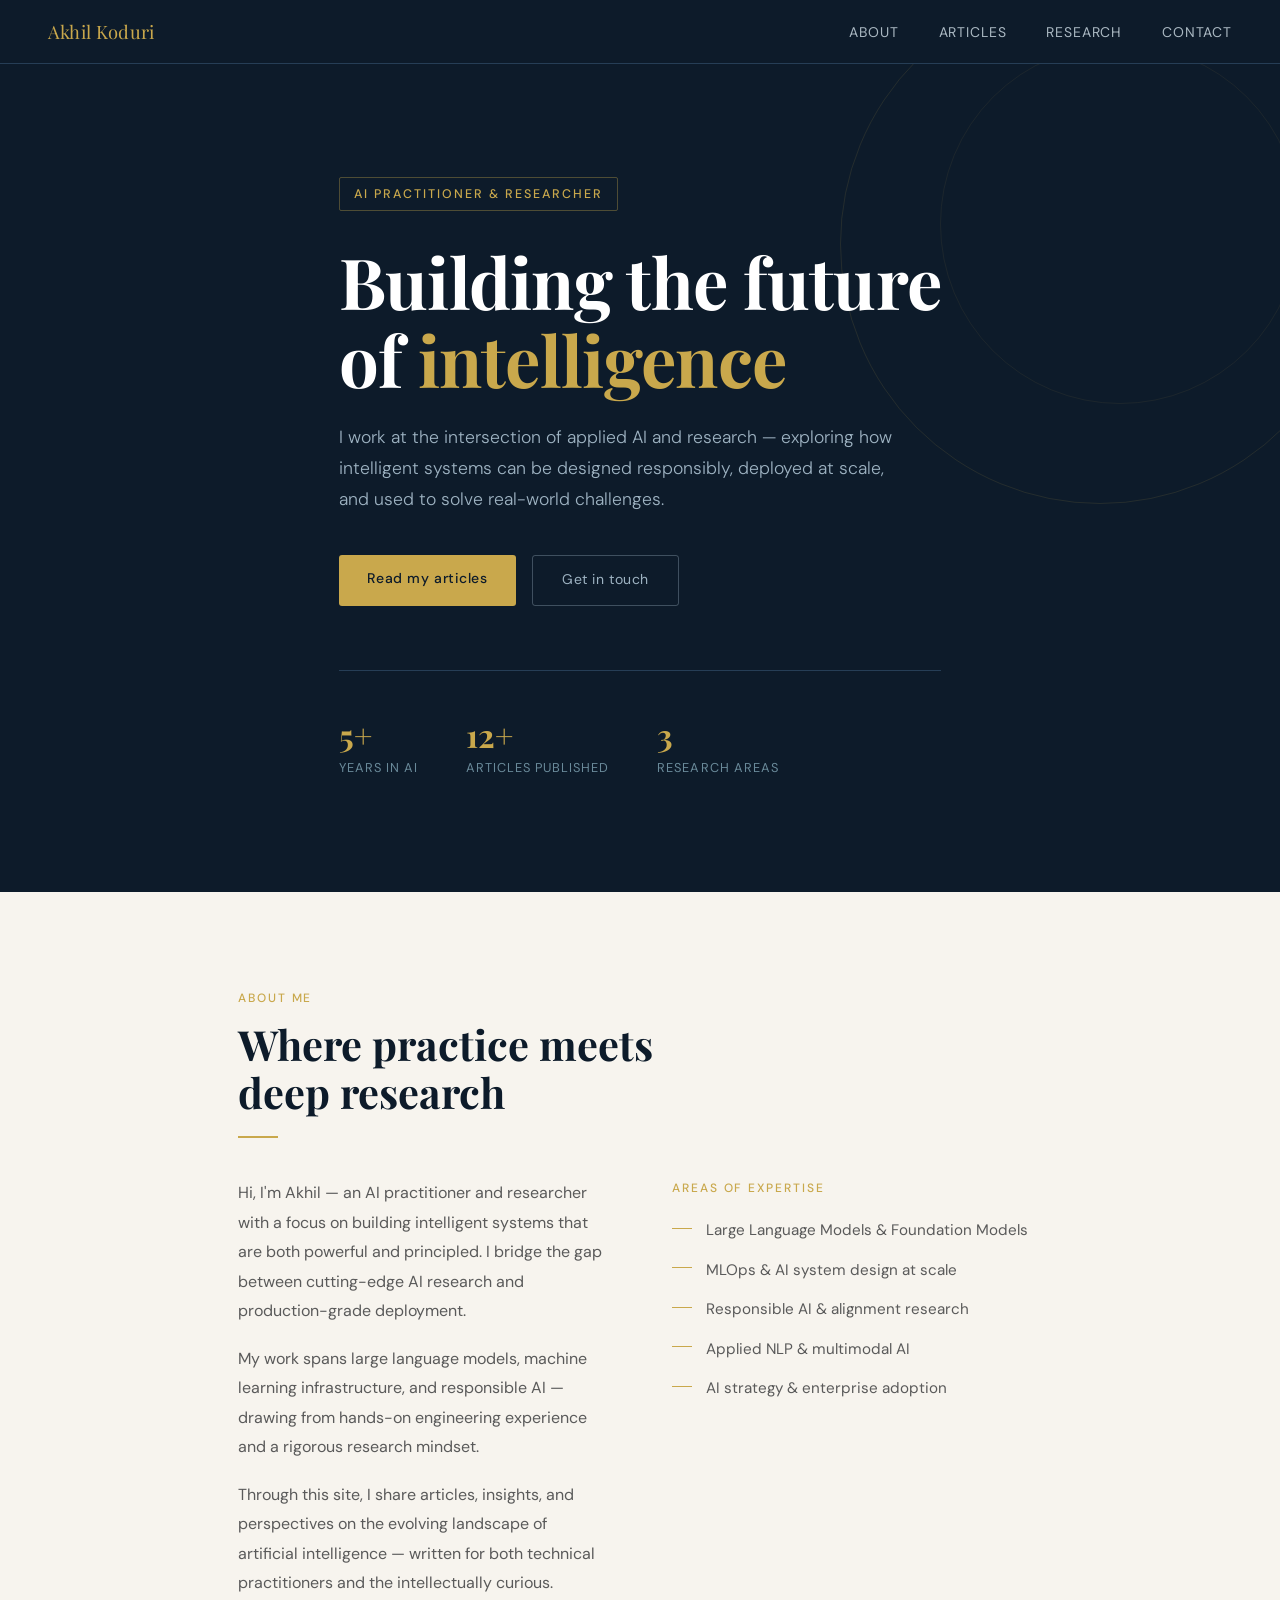
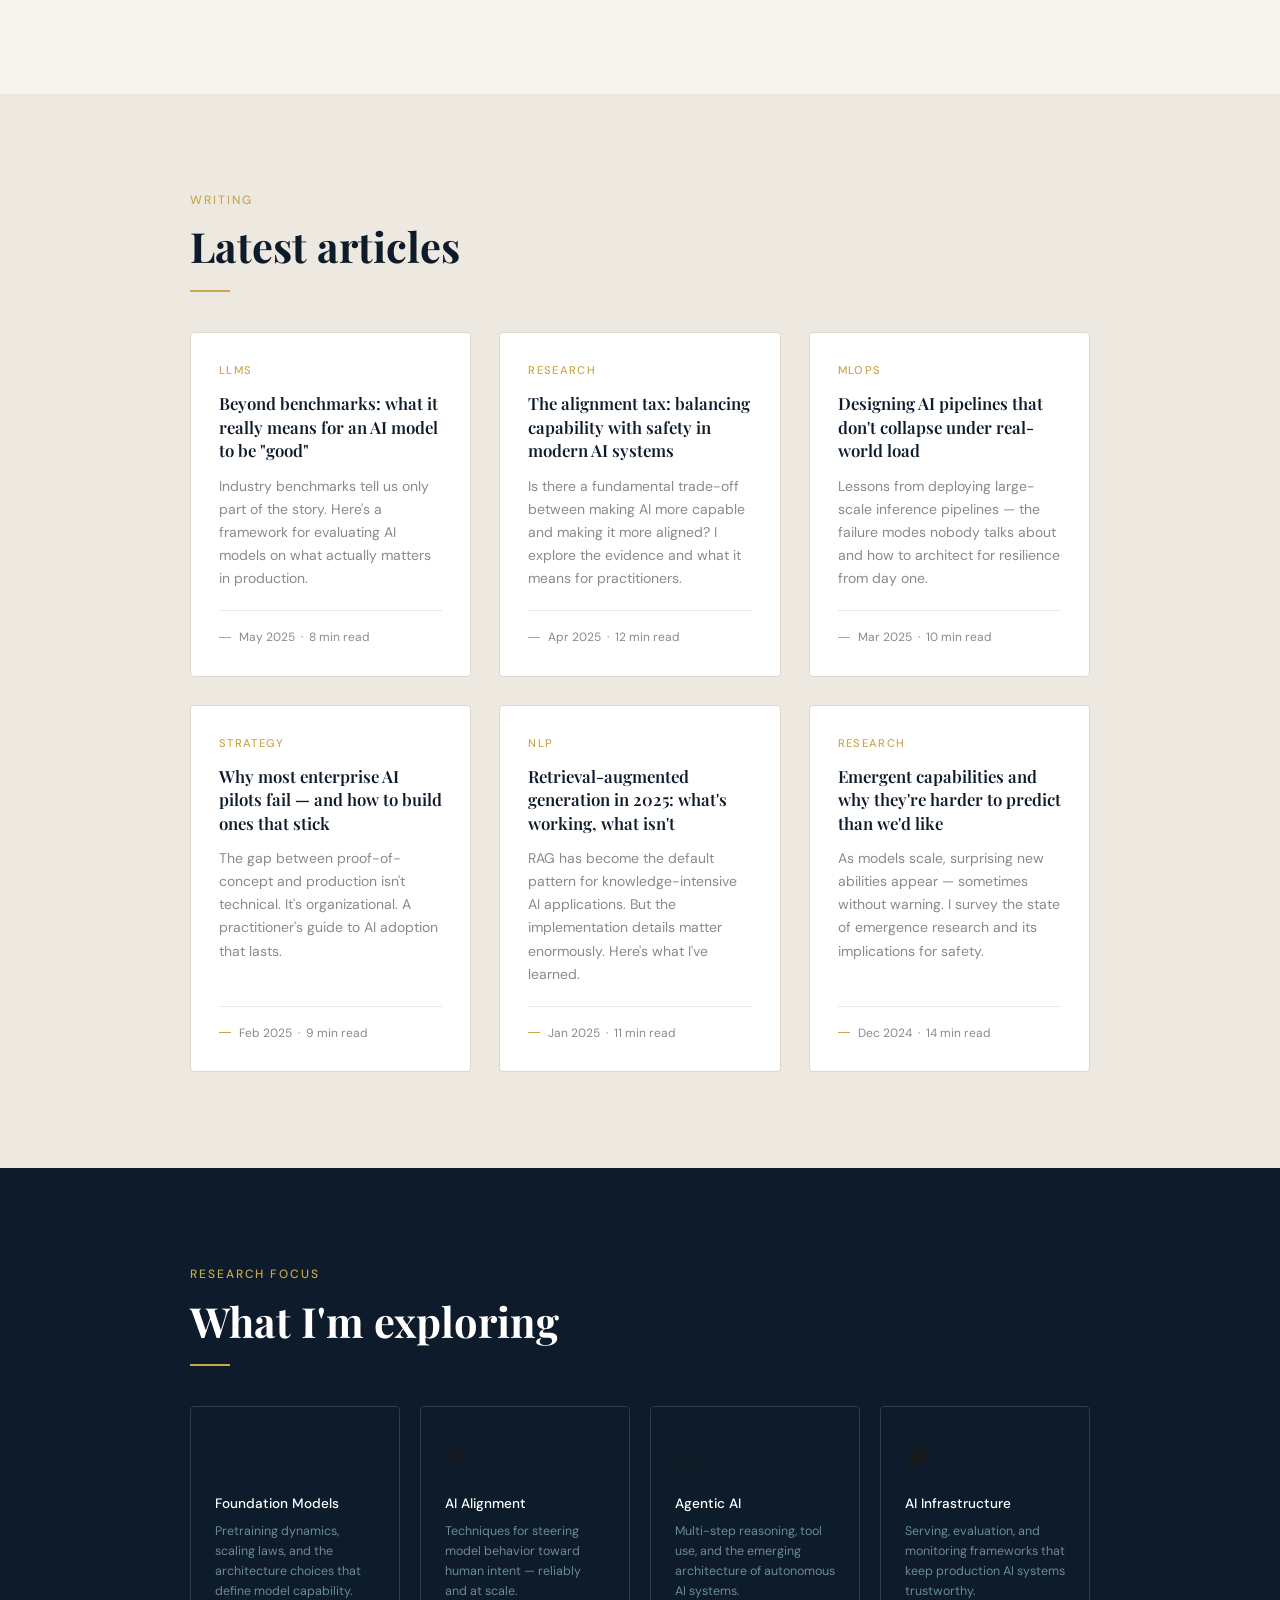
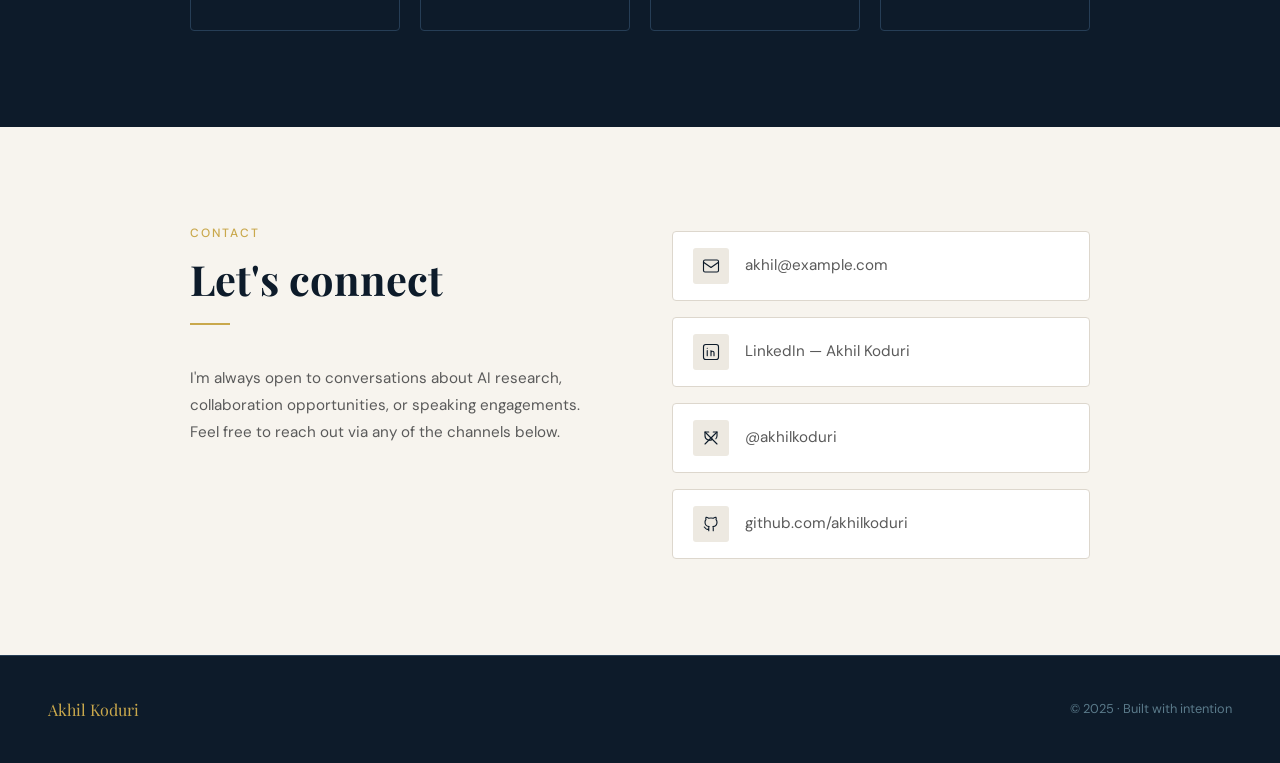
==== index.html @ e88d74cc "Add files via upload" ====
<!DOCTYPE html>
<html lang="en">
<head>
<meta charset="UTF-8" />
<meta name="viewport" content="width=device-width, initial-scale=1.0" />
<title>Akhil Koduri — AI Practitioner & Researcher</title>
<link rel="preconnect" href="https://fonts.googleapis.com" />
<link rel="preconnect" href="https://fonts.gstatic.com" crossorigin />
<link href="https://fonts.googleapis.com/css2?family=Playfair+Display:wght@400;600;700&family=DM+Sans:wght@300;400;500&display=swap" rel="stylesheet" />
<style>
  *, *::before, *::after { box-sizing: border-box; margin: 0; padding: 0; }

  :root {
    --navy: #0d1b2a;
    --navy-mid: #1a2e42;
    --navy-light: #263e56;
    --gold: #c9a84c;
    --gold-light: #e8c97a;
    --cream: #f7f4ee;
    --cream-dark: #ede9e1;
    --text-main: #1a1a1a;
    --text-muted: #5a5a5a;
    --text-light: #8a8a8a;
    --white: #ffffff;
  }

  html { scroll-behavior: smooth; }

  body {
    font-family: 'DM Sans', sans-serif;
    background: var(--cream);
    color: var(--text-main);
    line-height: 1.7;
    font-size: 16px;
  }

  /* NAV */
  nav {
    position: fixed;
    top: 0; left: 0; right: 0;
    z-index: 100;
    background: var(--navy);
    padding: 0 3rem;
    height: 64px;
    display: flex;
    align-items: center;
    justify-content: space-between;
    border-bottom: 1px solid var(--navy-light);
  }

  .nav-logo {
    font-family: 'Playfair Display', serif;
    font-size: 1.15rem;
    color: var(--gold);
    letter-spacing: 0.01em;
    text-decoration: none;
  }

  .nav-links {
    display: flex;
    gap: 2.5rem;
    list-style: none;
  }

  .nav-links a {
    color: #aab8c2;
    text-decoration: none;
    font-size: 0.875rem;
    font-weight: 400;
    letter-spacing: 0.06em;
    text-transform: uppercase;
    transition: color 0.2s;
  }

  .nav-links a:hover { color: var(--gold); }

  /* HERO */
  .hero {
    margin-top: 64px;
    background: var(--navy);
    min-height: 92vh;
    display: flex;
    align-items: center;
    position: relative;
    overflow: hidden;
  }

  .hero::before {
    content: '';
    position: absolute;
    top: -80px; right: -80px;
    width: 520px; height: 520px;
    border-radius: 50%;
    border: 1px solid rgba(201, 168, 76, 0.12);
  }

  .hero::after {
    content: '';
    position: absolute;
    top: -20px; right: -20px;
    width: 360px; height: 360px;
    border-radius: 50%;
    border: 1px solid rgba(201, 168, 76, 0.08);
  }

  .hero-inner {
    max-width: 900px;
    margin: 0 auto;
    padding: 6rem 3rem;
    position: relative;
    z-index: 1;
  }

  .hero-eyebrow {
    display: inline-block;
    font-size: 0.78rem;
    font-weight: 500;
    letter-spacing: 0.16em;
    text-transform: uppercase;
    color: var(--gold);
    border: 1px solid rgba(201, 168, 76, 0.35);
    padding: 0.35rem 0.9rem;
    border-radius: 2px;
    margin-bottom: 2rem;
  }

  .hero h1 {
    font-family: 'Playfair Display', serif;
    font-size: clamp(2.8rem, 6vw, 4.4rem);
    font-weight: 700;
    color: var(--white);
    line-height: 1.1;
    margin-bottom: 1.5rem;
    letter-spacing: -0.01em;
  }

  .hero h1 span { color: var(--gold); }

  .hero-desc {
    font-size: 1.1rem;
    color: #9eb3c2;
    max-width: 560px;
    line-height: 1.75;
    margin-bottom: 2.5rem;
    font-weight: 300;
  }

  .hero-cta {
    display: flex;
    gap: 1rem;
    flex-wrap: wrap;
  }

  .btn-primary {
    display: inline-block;
    background: var(--gold);
    color: var(--navy);
    font-size: 0.875rem;
    font-weight: 500;
    letter-spacing: 0.04em;
    padding: 0.8rem 1.8rem;
    border-radius: 3px;
    text-decoration: none;
    transition: background 0.2s, transform 0.15s;
  }

  .btn-primary:hover { background: var(--gold-light); transform: translateY(-1px); }

  .btn-outline {
    display: inline-block;
    color: #9eb3c2;
    border: 1px solid rgba(158, 179, 194, 0.35);
    font-size: 0.875rem;
    font-weight: 400;
    letter-spacing: 0.04em;
    padding: 0.8rem 1.8rem;
    border-radius: 3px;
    text-decoration: none;
    transition: color 0.2s, border-color 0.2s;
  }

  .btn-outline:hover { color: var(--gold); border-color: rgba(201, 168, 76, 0.5); }

  .hero-stats {
    display: flex;
    gap: 3rem;
    margin-top: 4rem;
    padding-top: 3rem;
    border-top: 1px solid var(--navy-light);
  }

  .stat-num {
    font-family: 'Playfair Display', serif;
    font-size: 2rem;
    font-weight: 700;
    color: var(--gold);
    display: block;
    line-height: 1;
  }

  .stat-label {
    font-size: 0.8rem;
    letter-spacing: 0.08em;
    text-transform: uppercase;
    color: #6a8a9a;
    margin-top: 0.4rem;
    display: block;
  }

  /* SECTION SHARED */
  .section {
    padding: 6rem 3rem;
    max-width: 900px;
    margin: 0 auto;
  }

  .section-tag {
    font-size: 0.75rem;
    font-weight: 500;
    letter-spacing: 0.16em;
    text-transform: uppercase;
    color: var(--gold);
    margin-bottom: 0.75rem;
  }

  .section-title {
    font-family: 'Playfair Display', serif;
    font-size: clamp(1.9rem, 4vw, 2.6rem);
    font-weight: 700;
    color: var(--navy);
    line-height: 1.15;
    margin-bottom: 1.25rem;
  }

  .section-rule {
    width: 40px;
    height: 2px;
    background: var(--gold);
    margin-bottom: 2.5rem;
  }

  /* ABOUT */
  #about {
    background: var(--cream);
  }

  .about-grid {
    display: grid;
    grid-template-columns: 1fr 1fr;
    gap: 4rem;
    align-items: start;
  }

  .about-body {
    font-size: 1rem;
    color: var(--text-muted);
    line-height: 1.85;
  }

  .about-body p + p { margin-top: 1.1rem; }

  .expertise-list {
    list-style: none;
    display: flex;
    flex-direction: column;
    gap: 0.85rem;
  }

  .expertise-list li {
    display: flex;
    align-items: flex-start;
    gap: 0.9rem;
    font-size: 0.95rem;
    color: var(--text-muted);
  }

  .expertise-list li::before {
    content: '';
    display: inline-block;
    width: 20px;
    height: 1px;
    background: var(--gold);
    margin-top: 0.6rem;
    flex-shrink: 0;
  }

  /* ARTICLES */
  #articles {
    background: var(--cream-dark);
  }

  .articles-section {
    background: var(--cream-dark);
    padding: 6rem 3rem;
  }

  .articles-inner {
    max-width: 900px;
    margin: 0 auto;
  }

  .article-grid {
    display: grid;
    grid-template-columns: repeat(3, 1fr);
    gap: 1.75rem;
    margin-top: 0;
  }

  .article-card {
    background: var(--white);
    border: 1px solid #ddd7cd;
    border-radius: 4px;
    padding: 1.75rem;
    display: flex;
    flex-direction: column;
    transition: transform 0.2s, box-shadow 0.2s;
    text-decoration: none;
    color: inherit;
  }

  .article-card:hover {
    transform: translateY(-3px);
    box-shadow: 0 8px 24px rgba(13, 27, 42, 0.08);
  }

  .article-tag {
    font-size: 0.7rem;
    font-weight: 500;
    letter-spacing: 0.12em;
    text-transform: uppercase;
    color: var(--gold);
    margin-bottom: 0.75rem;
  }

  .article-title {
    font-family: 'Playfair Display', serif;
    font-size: 1.05rem;
    font-weight: 600;
    color: var(--navy);
    line-height: 1.4;
    margin-bottom: 0.75rem;
  }

  .article-excerpt {
    font-size: 0.875rem;
    color: var(--text-light);
    line-height: 1.65;
    flex: 1;
    margin-bottom: 1.25rem;
  }

  .article-meta {
    font-size: 0.75rem;
    color: var(--text-light);
    display: flex;
    align-items: center;
    gap: 0.5rem;
    border-top: 1px solid #ede9e1;
    padding-top: 1rem;
  }

  .article-meta::before {
    content: '';
    width: 12px;
    height: 1px;
    background: var(--gold);
    display: inline-block;
  }

  /* RESEARCH INTERESTS */
  .interests-section {
    background: var(--navy);
    padding: 6rem 3rem;
  }

  .interests-inner {
    max-width: 900px;
    margin: 0 auto;
  }

  .interests-inner .section-title { color: var(--white); }
  .interests-inner .section-tag { color: var(--gold); }

  .interest-tiles {
    display: grid;
    grid-template-columns: repeat(4, 1fr);
    gap: 1.25rem;
    margin-top: 0;
  }

  .interest-tile {
    border: 1px solid var(--navy-light);
    border-radius: 4px;
    padding: 1.75rem 1.5rem;
    transition: border-color 0.2s, background 0.2s;
  }

  .interest-tile:hover {
    border-color: rgba(201, 168, 76, 0.4);
    background: var(--navy-mid);
  }

  .tile-icon {
    font-size: 1.5rem;
    margin-bottom: 1rem;
    display: block;
  }

  .tile-title {
    font-size: 0.85rem;
    font-weight: 500;
    color: var(--white);
    margin-bottom: 0.4rem;
  }

  .tile-desc {
    font-size: 0.78rem;
    color: #6a8a9a;
    line-height: 1.6;
  }

  /* CONTACT */
  .contact-section {
    background: var(--cream);
    padding: 6rem 3rem;
  }

  .contact-inner {
    max-width: 900px;
    margin: 0 auto;
    display: grid;
    grid-template-columns: 1fr 1fr;
    gap: 4rem;
    align-items: start;
  }

  .contact-links {
    display: flex;
    flex-direction: column;
    gap: 1rem;
    margin-top: 0.5rem;
  }

  .contact-link {
    display: flex;
    align-items: center;
    gap: 1rem;
    text-decoration: none;
    color: var(--text-muted);
    font-size: 0.95rem;
    transition: color 0.2s;
    padding: 1rem 1.25rem;
    border: 1px solid #ddd7cd;
    border-radius: 4px;
    background: var(--white);
  }

  .contact-link:hover { color: var(--navy); border-color: var(--gold); }

  .contact-link-icon {
    width: 36px;
    height: 36px;
    background: var(--cream-dark);
    border-radius: 3px;
    display: flex;
    align-items: center;
    justify-content: center;
    flex-shrink: 0;
  }

  .contact-link-icon svg {
    width: 18px; height: 18px;
    stroke: var(--navy);
    fill: none;
    stroke-width: 1.5;
    stroke-linecap: round;
    stroke-linejoin: round;
  }

  .contact-note {
    font-size: 0.95rem;
    color: var(--text-muted);
    line-height: 1.8;
  }

  /* FOOTER */
  footer {
    background: var(--navy);
    padding: 2.5rem 3rem;
    display: flex;
    align-items: center;
    justify-content: space-between;
    border-top: 1px solid var(--navy-light);
  }

  .footer-logo {
    font-family: 'Playfair Display', serif;
    font-size: 1rem;
    color: var(--gold);
  }

  .footer-copy {
    font-size: 0.8rem;
    color: #5a7a8a;
  }

  @media (max-width: 768px) {
    nav { padding: 0 1.5rem; }
    .nav-links { gap: 1.5rem; }
    .hero-inner { padding: 4rem 1.5rem; }
    .hero-stats { flex-wrap: wrap; gap: 2rem; }
    .section { padding: 4rem 1.5rem; }
    .about-grid { grid-template-columns: 1fr; gap: 2.5rem; }
    .article-grid { grid-template-columns: 1fr; }
    .interest-tiles { grid-template-columns: repeat(2, 1fr); }
    .articles-section, .interests-section, .contact-section { padding: 4rem 1.5rem; }
    .contact-inner { grid-template-columns: 1fr; gap: 2.5rem; }
    footer { flex-direction: column; gap: 0.75rem; text-align: center; }
  }
</style>
</head>
<body>

<!-- NAV -->
<nav>
  <a href="#" class="nav-logo">Akhil Koduri</a>
  <ul class="nav-links">
    <li><a href="#about">About</a></li>
    <li><a href="#articles">Articles</a></li>
    <li><a href="#research">Research</a></li>
    <li><a href="#contact">Contact</a></li>
  </ul>
</nav>

<!-- HERO -->
<section class="hero">
  <div class="hero-inner">
    <span class="hero-eyebrow">AI Practitioner &amp; Researcher</span>
    <h1>Building the future<br/>of <span>intelligence</span></h1>
    <p class="hero-desc">
      I work at the intersection of applied AI and research — exploring how intelligent systems can be designed responsibly, deployed at scale, and used to solve real-world challenges.
    </p>
    <div class="hero-cta">
      <a href="#articles" class="btn-primary">Read my articles</a>
      <a href="#contact" class="btn-outline">Get in touch</a>
    </div>
    <div class="hero-stats">
      <div>
        <span class="stat-num">5+</span>
        <span class="stat-label">Years in AI</span>
      </div>
      <div>
        <span class="stat-num">12+</span>
        <span class="stat-label">Articles published</span>
      </div>
      <div>
        <span class="stat-num">3</span>
        <span class="stat-label">Research areas</span>
      </div>
    </div>
  </div>
</section>

<!-- ABOUT -->
<section id="about">
  <div class="section">
    <p class="section-tag">About me</p>
    <h2 class="section-title">Where practice meets<br/>deep research</h2>
    <div class="section-rule"></div>
    <div class="about-grid">
      <div class="about-body">
        <p>
          Hi, I'm Akhil — an AI practitioner and researcher with a focus on building intelligent systems that are both powerful and principled. I bridge the gap between cutting-edge AI research and production-grade deployment.
        </p>
        <p>
          My work spans large language models, machine learning infrastructure, and responsible AI — drawing from hands-on engineering experience and a rigorous research mindset.
        </p>
        <p>
          Through this site, I share articles, insights, and perspectives on the evolving landscape of artificial intelligence — written for both technical practitioners and the intellectually curious.
        </p>
      </div>
      <div>
        <p class="section-tag" style="margin-bottom: 1.25rem;">Areas of expertise</p>
        <ul class="expertise-list">
          <li>Large Language Models &amp; Foundation Models</li>
          <li>MLOps &amp; AI system design at scale</li>
          <li>Responsible AI &amp; alignment research</li>
          <li>Applied NLP &amp; multimodal AI</li>
          <li>AI strategy &amp; enterprise adoption</li>
        </ul>
      </div>
    </div>
  </div>
</section>

<!-- ARTICLES -->
<section id="articles" class="articles-section">
  <div class="articles-inner">
    <p class="section-tag">Writing</p>
    <h2 class="section-title">Latest articles</h2>
    <div class="section-rule"></div>
    <div class="article-grid">

      <a href="#" class="article-card">
        <span class="article-tag">LLMs</span>
        <h3 class="article-title">Beyond benchmarks: what it really means for an AI model to be "good"</h3>
        <p class="article-excerpt">Industry benchmarks tell us only part of the story. Here's a framework for evaluating AI models on what actually matters in production.</p>
        <div class="article-meta">May 2025 &nbsp;·&nbsp; 8 min read</div>
      </a>

      <a href="#" class="article-card">
        <span class="article-tag">Research</span>
        <h3 class="article-title">The alignment tax: balancing capability with safety in modern AI systems</h3>
        <p class="article-excerpt">Is there a fundamental trade-off between making AI more capable and making it more aligned? I explore the evidence and what it means for practitioners.</p>
        <div class="article-meta">Apr 2025 &nbsp;·&nbsp; 12 min read</div>
      </a>

      <a href="#" class="article-card">
        <span class="article-tag">MLOps</span>
        <h3 class="article-title">Designing AI pipelines that don't collapse under real-world load</h3>
        <p class="article-excerpt">Lessons from deploying large-scale inference pipelines — the failure modes nobody talks about and how to architect for resilience from day one.</p>
        <div class="article-meta">Mar 2025 &nbsp;·&nbsp; 10 min read</div>
      </a>

      <a href="#" class="article-card">
        <span class="article-tag">Strategy</span>
        <h3 class="article-title">Why most enterprise AI pilots fail — and how to build ones that stick</h3>
        <p class="article-excerpt">The gap between proof-of-concept and production isn't technical. It's organizational. A practitioner's guide to AI adoption that lasts.</p>
        <div class="article-meta">Feb 2025 &nbsp;·&nbsp; 9 min read</div>
      </a>

      <a href="#" class="article-card">
        <span class="article-tag">NLP</span>
        <h3 class="article-title">Retrieval-augmented generation in 2025: what's working, what isn't</h3>
        <p class="article-excerpt">RAG has become the default pattern for knowledge-intensive AI applications. But the implementation details matter enormously. Here's what I've learned.</p>
        <div class="article-meta">Jan 2025 &nbsp;·&nbsp; 11 min read</div>
      </a>

      <a href="#" class="article-card">
        <span class="article-tag">Research</span>
        <h3 class="article-title">Emergent capabilities and why they're harder to predict than we'd like</h3>
        <p class="article-excerpt">As models scale, surprising new abilities appear — sometimes without warning. I survey the state of emergence research and its implications for safety.</p>
        <div class="article-meta">Dec 2024 &nbsp;·&nbsp; 14 min read</div>
      </a>

    </div>
  </div>
</section>

<!-- RESEARCH INTERESTS -->
<section id="research" class="interests-section">
  <div class="interests-inner">
    <p class="section-tag">Research focus</p>
    <h2 class="section-title" style="color: var(--white);">What I'm exploring</h2>
    <div class="section-rule"></div>
    <div class="interest-tiles">
      <div class="interest-tile">
        <span class="tile-icon">⬡</span>
        <p class="tile-title">Foundation Models</p>
        <p class="tile-desc">Pretraining dynamics, scaling laws, and the architecture choices that define model capability.</p>
      </div>
      <div class="interest-tile">
        <span class="tile-icon">◈</span>
        <p class="tile-title">AI Alignment</p>
        <p class="tile-desc">Techniques for steering model behavior toward human intent — reliably and at scale.</p>
      </div>
      <div class="interest-tile">
        <span class="tile-icon">◯</span>
        <p class="tile-title">Agentic AI</p>
        <p class="tile-desc">Multi-step reasoning, tool use, and the emerging architecture of autonomous AI systems.</p>
      </div>
      <div class="interest-tile">
        <span class="tile-icon">▣</span>
        <p class="tile-title">AI Infrastructure</p>
        <p class="tile-desc">Serving, evaluation, and monitoring frameworks that keep production AI systems trustworthy.</p>
      </div>
    </div>
  </div>
</section>

<!-- CONTACT -->
<section id="contact" class="contact-section">
  <div class="contact-inner">
    <div>
      <p class="section-tag">Contact</p>
      <h2 class="section-title">Let's connect</h2>
      <div class="section-rule"></div>
      <p class="contact-note">
        I'm always open to conversations about AI research, collaboration opportunities, or speaking engagements. Feel free to reach out via any of the channels below.
      </p>
    </div>
    <div class="contact-links">
      <a href="mailto:akhil@example.com" class="contact-link">
        <span class="contact-link-icon">
          <svg viewBox="0 0 24 24"><rect x="2" y="4" width="20" height="16" rx="2"/><path d="M2 7l10 7 10-7"/></svg>
        </span>
        akhil@example.com
      </a>
      <a href="https://linkedin.com" target="_blank" class="contact-link">
        <span class="contact-link-icon">
          <svg viewBox="0 0 24 24"><rect x="2" y="2" width="20" height="20" rx="3"/><path d="M7 10v7M7 7v.01M12 17v-4a2 2 0 0 1 4 0v4M12 10v7"/></svg>
        </span>
        LinkedIn — Akhil Koduri
      </a>
      <a href="https://twitter.com" target="_blank" class="contact-link">
        <span class="contact-link-icon">
          <svg viewBox="0 0 24 24"><path d="M4 4l16 16M4 20L20 4"/><path d="M9 4H4v5a6 6 0 0 0 9.83 4.6M15 4h5v5a6 6 0 0 1-1.5 4"/></svg>
        </span>
        @akhilkoduri
      </a>
      <a href="https://github.com" target="_blank" class="contact-link">
        <span class="contact-link-icon">
          <svg viewBox="0 0 24 24"><path d="M9 19c-4.3 1.4-4.3-2.5-6-3m12 5v-3.5c0-1 .1-1.4-.5-2 2.8-.3 5.5-1.4 5.5-6a4.6 4.6 0 0 0-1.3-3.2 4.2 4.2 0 0 0-.1-3.2s-1.1-.3-3.5 1.3a12.3 12.3 0 0 0-6.2 0C6.5 2.8 5.4 3.1 5.4 3.1a4.2 4.2 0 0 0-.1 3.2A4.6 4.6 0 0 0 4 9.5c0 4.6 2.7 5.7 5.5 6-.6.6-.6 1.2-.5 2V21"/></svg>
        </span>
        github.com/akhilkoduri
      </a>
    </div>
  </div>
</section>

<!-- FOOTER -->
<footer>
  <span class="footer-logo">Akhil Koduri</span>
  <span class="footer-copy">© 2025 · Built with intention</span>
</footer>

</body>
</html>
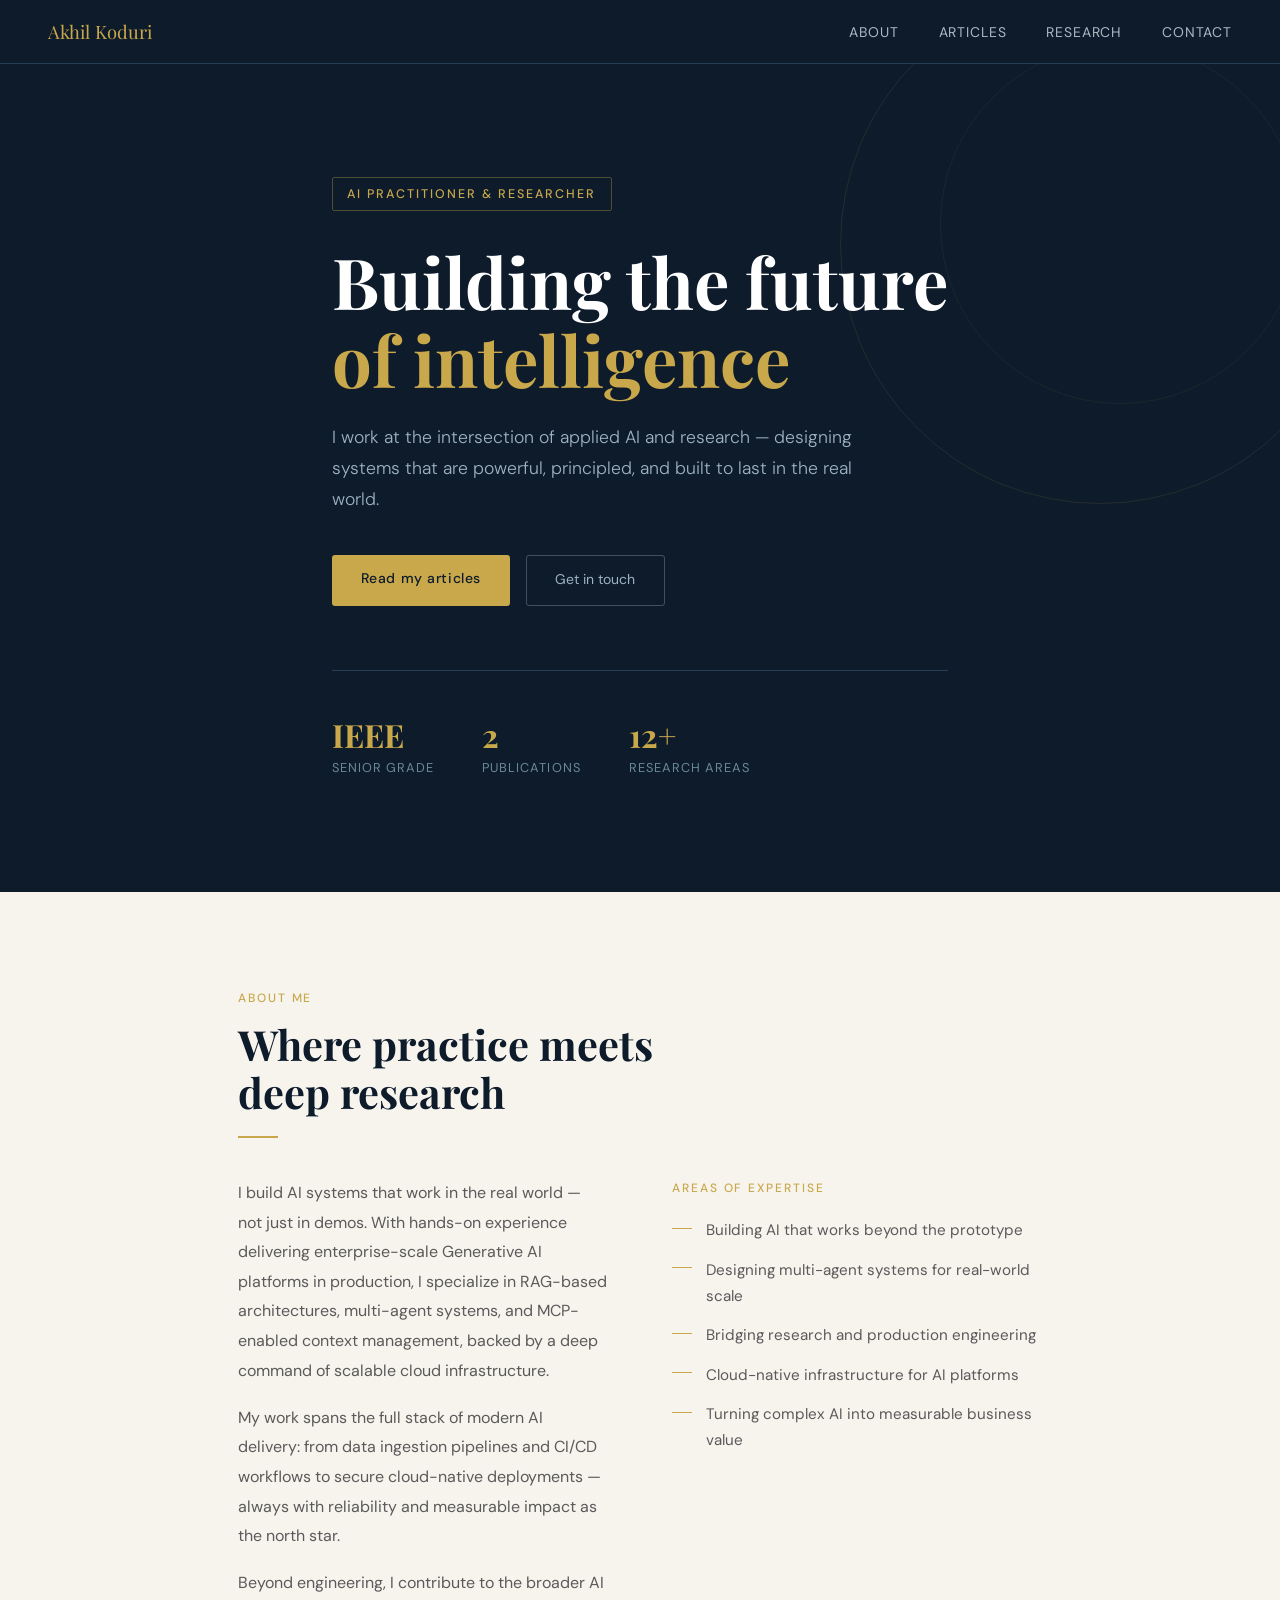
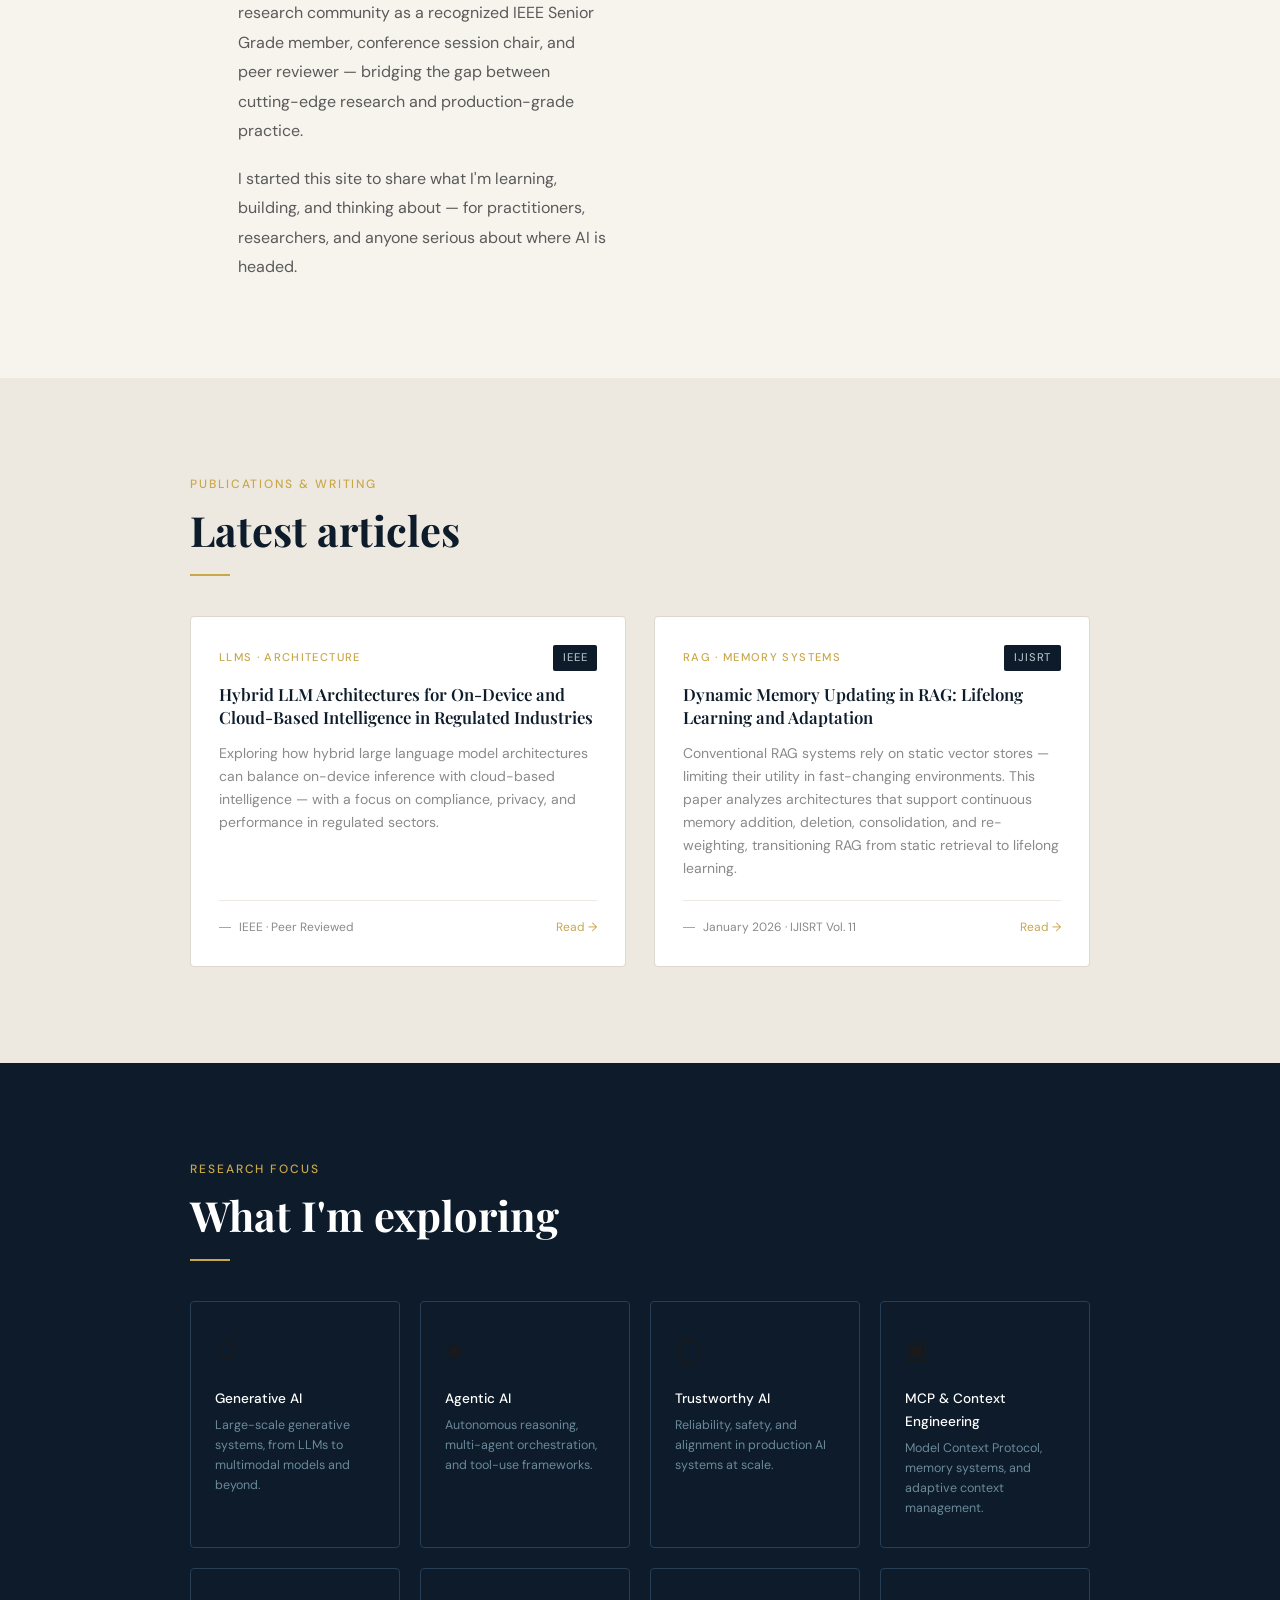
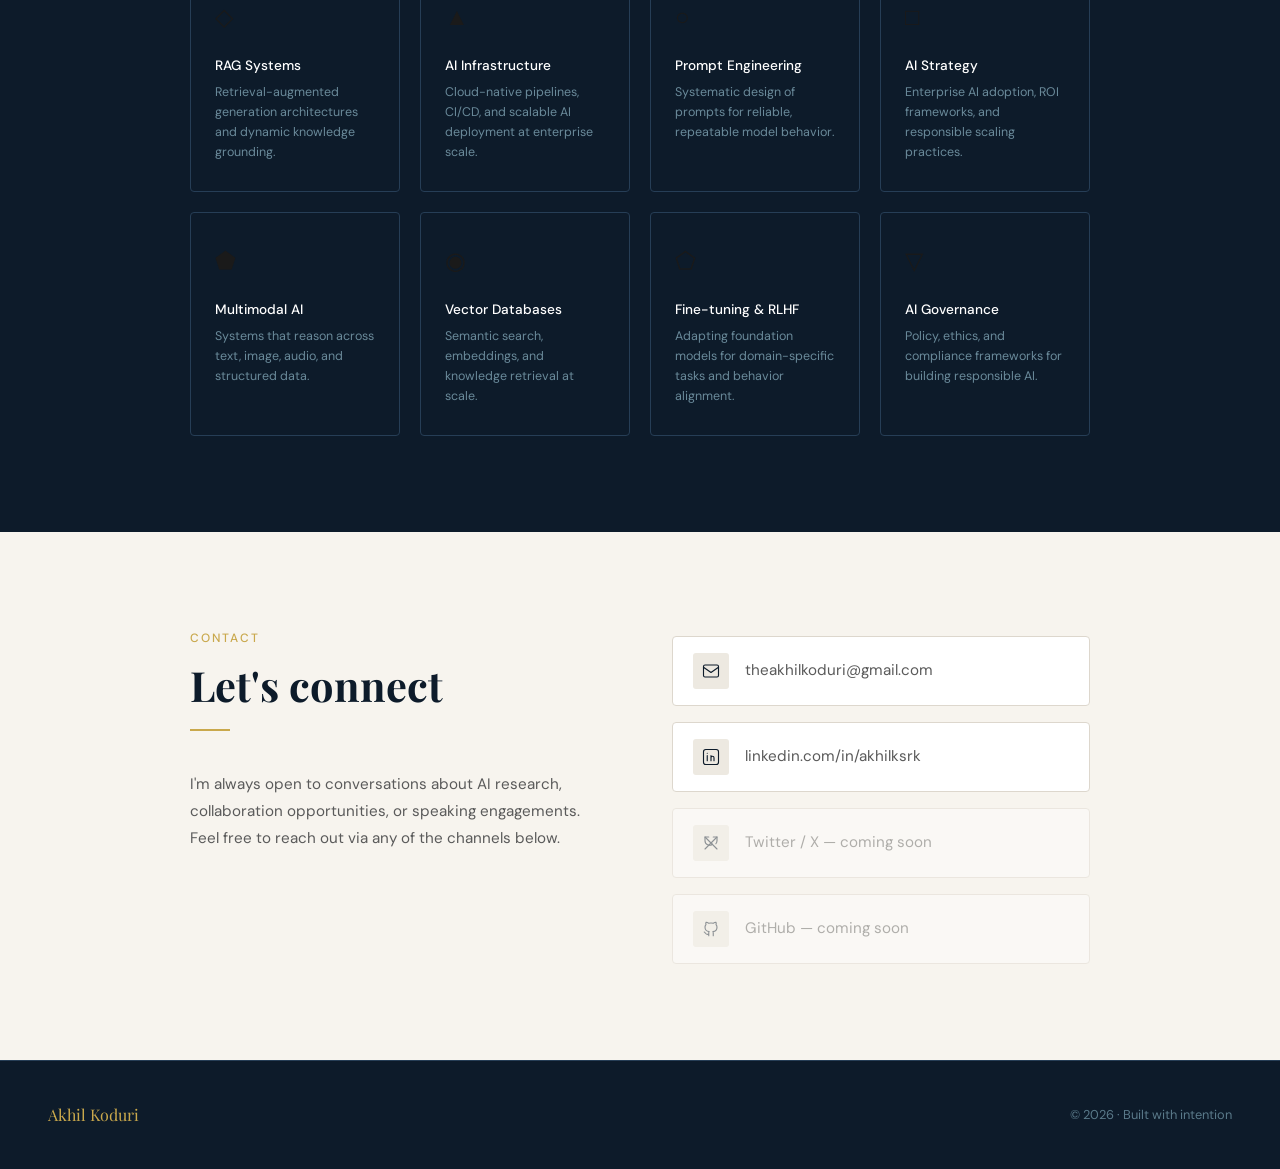
==== commit 6e0bbfae: "Add files via upload" ====
--- a/index.html
+++ b/index.html
@@ -1,728 +1,99 @@
 <!DOCTYPE html>
 <html lang="en">
 <head>
-<meta charset="UTF-8" />
-<meta name="viewport" content="width=device-width, initial-scale=1.0" />
-<title>Akhil Koduri — AI Practitioner & Researcher</title>
-<link rel="preconnect" href="https://fonts.googleapis.com" />
-<link rel="preconnect" href="https://fonts.gstatic.com" crossorigin />
-<link href="https://fonts.googleapis.com/css2?family=Playfair+Display:wght@400;600;700&family=DM+Sans:wght@300;400;500&display=swap" rel="stylesheet" />
-<style>
-  *, *::before, *::after { box-sizing: border-box; margin: 0; padding: 0; }
-
-  :root {
-    --navy: #0d1b2a;
-    --navy-mid: #1a2e42;
-    --navy-light: #263e56;
-    --gold: #c9a84c;
-    --gold-light: #e8c97a;
-    --cream: #f7f4ee;
-    --cream-dark: #ede9e1;
-    --text-main: #1a1a1a;
-    --text-muted: #5a5a5a;
-    --text-light: #8a8a8a;
-    --white: #ffffff;
-  }
-
-  html { scroll-behavior: smooth; }
-
-  body {
-    font-family: 'DM Sans', sans-serif;
-    background: var(--cream);
-    color: var(--text-main);
-    line-height: 1.7;
-    font-size: 16px;
-  }
-
-  /* NAV */
-  nav {
-    position: fixed;
-    top: 0; left: 0; right: 0;
-    z-index: 100;
-    background: var(--navy);
-    padding: 0 3rem;
-    height: 64px;
-    display: flex;
-    align-items: center;
-    justify-content: space-between;
-    border-bottom: 1px solid var(--navy-light);
-  }
-
-  .nav-logo {
-    font-family: 'Playfair Display', serif;
-    font-size: 1.15rem;
-    color: var(--gold);
-    letter-spacing: 0.01em;
-    text-decoration: none;
-  }
-
-  .nav-links {
-    display: flex;
-    gap: 2.5rem;
-    list-style: none;
-  }
-
-  .nav-links a {
-    color: #aab8c2;
-    text-decoration: none;
-    font-size: 0.875rem;
-    font-weight: 400;
-    letter-spacing: 0.06em;
-    text-transform: uppercase;
-    transition: color 0.2s;
-  }
-
-  .nav-links a:hover { color: var(--gold); }
-
-  /* HERO */
-  .hero {
-    margin-top: 64px;
-    background: var(--navy);
-    min-height: 92vh;
-    display: flex;
-    align-items: center;
-    position: relative;
-    overflow: hidden;
-  }
-
-  .hero::before {
-    content: '';
-    position: absolute;
-    top: -80px; right: -80px;
-    width: 520px; height: 520px;
-    border-radius: 50%;
-    border: 1px solid rgba(201, 168, 76, 0.12);
-  }
-
-  .hero::after {
-    content: '';
-    position: absolute;
-    top: -20px; right: -20px;
-    width: 360px; height: 360px;
-    border-radius: 50%;
-    border: 1px solid rgba(201, 168, 76, 0.08);
-  }
-
-  .hero-inner {
-    max-width: 900px;
-    margin: 0 auto;
-    padding: 6rem 3rem;
-    position: relative;
-    z-index: 1;
-  }
-
-  .hero-eyebrow {
-    display: inline-block;
-    font-size: 0.78rem;
-    font-weight: 500;
-    letter-spacing: 0.16em;
-    text-transform: uppercase;
-    color: var(--gold);
-    border: 1px solid rgba(201, 168, 76, 0.35);
-    padding: 0.35rem 0.9rem;
-    border-radius: 2px;
-    margin-bottom: 2rem;
-  }
-
-  .hero h1 {
-    font-family: 'Playfair Display', serif;
-    font-size: clamp(2.8rem, 6vw, 4.4rem);
-    font-weight: 700;
-    color: var(--white);
-    line-height: 1.1;
-    margin-bottom: 1.5rem;
-    letter-spacing: -0.01em;
-  }
-
-  .hero h1 span { color: var(--gold); }
-
-  .hero-desc {
-    font-size: 1.1rem;
-    color: #9eb3c2;
-    max-width: 560px;
-    line-height: 1.75;
-    margin-bottom: 2.5rem;
-    font-weight: 300;
-  }
-
-  .hero-cta {
-    display: flex;
-    gap: 1rem;
-    flex-wrap: wrap;
-  }
-
-  .btn-primary {
-    display: inline-block;
-    background: var(--gold);
-    color: var(--navy);
-    font-size: 0.875rem;
-    font-weight: 500;
-    letter-spacing: 0.04em;
-    padding: 0.8rem 1.8rem;
-    border-radius: 3px;
-    text-decoration: none;
-    transition: background 0.2s, transform 0.15s;
-  }
-
-  .btn-primary:hover { background: var(--gold-light); transform: translateY(-1px); }
-
-  .btn-outline {
-    display: inline-block;
-    color: #9eb3c2;
-    border: 1px solid rgba(158, 179, 194, 0.35);
-    font-size: 0.875rem;
-    font-weight: 400;
-    letter-spacing: 0.04em;
-    padding: 0.8rem 1.8rem;
-    border-radius: 3px;
-    text-decoration: none;
-    transition: color 0.2s, border-color 0.2s;
-  }
-
-  .btn-outline:hover { color: var(--gold); border-color: rgba(201, 168, 76, 0.5); }
-
-  .hero-stats {
-    display: flex;
-    gap: 3rem;
-    margin-top: 4rem;
-    padding-top: 3rem;
-    border-top: 1px solid var(--navy-light);
-  }
-
-  .stat-num {
-    font-family: 'Playfair Display', serif;
-    font-size: 2rem;
-    font-weight: 700;
-    color: var(--gold);
-    display: block;
-    line-height: 1;
-  }
-
-  .stat-label {
-    font-size: 0.8rem;
-    letter-spacing: 0.08em;
-    text-transform: uppercase;
-    color: #6a8a9a;
-    margin-top: 0.4rem;
-    display: block;
-  }
-
-  /* SECTION SHARED */
-  .section {
-    padding: 6rem 3rem;
-    max-width: 900px;
-    margin: 0 auto;
-  }
-
-  .section-tag {
-    font-size: 0.75rem;
-    font-weight: 500;
-    letter-spacing: 0.16em;
-    text-transform: uppercase;
-    color: var(--gold);
-    margin-bottom: 0.75rem;
-  }
-
-  .section-title {
-    font-family: 'Playfair Display', serif;
-    font-size: clamp(1.9rem, 4vw, 2.6rem);
-    font-weight: 700;
-    color: var(--navy);
-    line-height: 1.15;
-    margin-bottom: 1.25rem;
-  }
-
-  .section-rule {
-    width: 40px;
-    height: 2px;
-    background: var(--gold);
-    margin-bottom: 2.5rem;
-  }
-
-  /* ABOUT */
-  #about {
-    background: var(--cream);
-  }
-
-  .about-grid {
-    display: grid;
-    grid-template-columns: 1fr 1fr;
-    gap: 4rem;
-    align-items: start;
-  }
-
-  .about-body {
-    font-size: 1rem;
-    color: var(--text-muted);
-    line-height: 1.85;
-  }
-
-  .about-body p + p { margin-top: 1.1rem; }
-
-  .expertise-list {
-    list-style: none;
-    display: flex;
-    flex-direction: column;
-    gap: 0.85rem;
-  }
-
-  .expertise-list li {
-    display: flex;
-    align-items: flex-start;
-    gap: 0.9rem;
-    font-size: 0.95rem;
-    color: var(--text-muted);
-  }
-
-  .expertise-list li::before {
-    content: '';
-    display: inline-block;
-    width: 20px;
-    height: 1px;
-    background: var(--gold);
-    margin-top: 0.6rem;
-    flex-shrink: 0;
-  }
-
-  /* ARTICLES */
-  #articles {
-    background: var(--cream-dark);
-  }
-
-  .articles-section {
-    background: var(--cream-dark);
-    padding: 6rem 3rem;
-  }
-
-  .articles-inner {
-    max-width: 900px;
-    margin: 0 auto;
-  }
-
-  .article-grid {
-    display: grid;
-    grid-template-columns: repeat(3, 1fr);
-    gap: 1.75rem;
-    margin-top: 0;
-  }
-
-  .article-card {
-    background: var(--white);
-    border: 1px solid #ddd7cd;
-    border-radius: 4px;
-    padding: 1.75rem;
-    display: flex;
-    flex-direction: column;
-    transition: transform 0.2s, box-shadow 0.2s;
-    text-decoration: none;
-    color: inherit;
-  }
-
-  .article-card:hover {
-    transform: translateY(-3px);
-    box-shadow: 0 8px 24px rgba(13, 27, 42, 0.08);
-  }
-
-  .article-tag {
-    font-size: 0.7rem;
-    font-weight: 500;
-    letter-spacing: 0.12em;
-    text-transform: uppercase;
-    color: var(--gold);
-    margin-bottom: 0.75rem;
-  }
-
-  .article-title {
-    font-family: 'Playfair Display', serif;
-    font-size: 1.05rem;
-    font-weight: 600;
-    color: var(--navy);
-    line-height: 1.4;
-    margin-bottom: 0.75rem;
-  }
-
-  .article-excerpt {
-    font-size: 0.875rem;
-    color: var(--text-light);
-    line-height: 1.65;
-    flex: 1;
-    margin-bottom: 1.25rem;
-  }
-
-  .article-meta {
-    font-size: 0.75rem;
-    color: var(--text-light);
-    display: flex;
-    align-items: center;
-    gap: 0.5rem;
-    border-top: 1px solid #ede9e1;
-    padding-top: 1rem;
-  }
-
-  .article-meta::before {
-    content: '';
-    width: 12px;
-    height: 1px;
-    background: var(--gold);
-    display: inline-block;
-  }
-
-  /* RESEARCH INTERESTS */
-  .interests-section {
-    background: var(--navy);
-    padding: 6rem 3rem;
-  }
-
-  .interests-inner {
-    max-width: 900px;
-    margin: 0 auto;
-  }
-
-  .interests-inner .section-title { color: var(--white); }
-  .interests-inner .section-tag { color: var(--gold); }
-
-  .interest-tiles {
-    display: grid;
-    grid-template-columns: repeat(4, 1fr);
-    gap: 1.25rem;
-    margin-top: 0;
-  }
-
-  .interest-tile {
-    border: 1px solid var(--navy-light);
-    border-radius: 4px;
-    padding: 1.75rem 1.5rem;
-    transition: border-color 0.2s, background 0.2s;
-  }
-
-  .interest-tile:hover {
-    border-color: rgba(201, 168, 76, 0.4);
-    background: var(--navy-mid);
-  }
-
-  .tile-icon {
-    font-size: 1.5rem;
-    margin-bottom: 1rem;
-    display: block;
-  }
-
-  .tile-title {
-    font-size: 0.85rem;
-    font-weight: 500;
-    color: var(--white);
-    margin-bottom: 0.4rem;
-  }
-
-  .tile-desc {
-    font-size: 0.78rem;
-    color: #6a8a9a;
-    line-height: 1.6;
-  }
-
-  /* CONTACT */
-  .contact-section {
-    background: var(--cream);
-    padding: 6rem 3rem;
-  }
-
-  .contact-inner {
-    max-width: 900px;
-    margin: 0 auto;
-    display: grid;
-    grid-template-columns: 1fr 1fr;
-    gap: 4rem;
-    align-items: start;
-  }
-
-  .contact-links {
-    display: flex;
-    flex-direction: column;
-    gap: 1rem;
-    margin-top: 0.5rem;
-  }
-
-  .contact-link {
-    display: flex;
-    align-items: center;
-    gap: 1rem;
-    text-decoration: none;
-    color: var(--text-muted);
-    font-size: 0.95rem;
-    transition: color 0.2s;
-    padding: 1rem 1.25rem;
-    border: 1px solid #ddd7cd;
-    border-radius: 4px;
-    background: var(--white);
-  }
-
-  .contact-link:hover { color: var(--navy); border-color: var(--gold); }
-
-  .contact-link-icon {
-    width: 36px;
-    height: 36px;
-    background: var(--cream-dark);
-    border-radius: 3px;
-    display: flex;
-    align-items: center;
-    justify-content: center;
-    flex-shrink: 0;
-  }
-
-  .contact-link-icon svg {
-    width: 18px; height: 18px;
-    stroke: var(--navy);
-    fill: none;
-    stroke-width: 1.5;
-    stroke-linecap: round;
-    stroke-linejoin: round;
-  }
-
-  .contact-note {
-    font-size: 0.95rem;
-    color: var(--text-muted);
-    line-height: 1.8;
-  }
-
-  /* FOOTER */
-  footer {
-    background: var(--navy);
-    padding: 2.5rem 3rem;
-    display: flex;
-    align-items: center;
-    justify-content: space-between;
-    border-top: 1px solid var(--navy-light);
-  }
-
-  .footer-logo {
-    font-family: 'Playfair Display', serif;
-    font-size: 1rem;
-    color: var(--gold);
-  }
-
-  .footer-copy {
-    font-size: 0.8rem;
-    color: #5a7a8a;
-  }
-
-  @media (max-width: 768px) {
-    nav { padding: 0 1.5rem; }
-    .nav-links { gap: 1.5rem; }
-    .hero-inner { padding: 4rem 1.5rem; }
-    .hero-stats { flex-wrap: wrap; gap: 2rem; }
-    .section { padding: 4rem 1.5rem; }
-    .about-grid { grid-template-columns: 1fr; gap: 2.5rem; }
-    .article-grid { grid-template-columns: 1fr; }
-    .interest-tiles { grid-template-columns: repeat(2, 1fr); }
-    .articles-section, .interests-section, .contact-section { padding: 4rem 1.5rem; }
-    .contact-inner { grid-template-columns: 1fr; gap: 2.5rem; }
-    footer { flex-direction: column; gap: 0.75rem; text-align: center; }
-  }
-</style>
+  <meta charset="UTF-8" />
+  <meta name="viewport" content="width=device-width, initial-scale=1.0" />
+  <title>Akhil Koduri — AI Practitioner & Researcher</title>
+  <link rel="preconnect" href="https://fonts.googleapis.com" />
+  <link rel="preconnect" href="https://fonts.gstatic.com" crossorigin />
+  <link href="https://fonts.googleapis.com/css2?family=Playfair+Display:wght@400;600;700&family=DM+Sans:wght@300;400;500&display=swap" rel="stylesheet" />
+  <link rel="stylesheet" href="style.css" />
 </head>
 <body>
 
-<!-- NAV -->
-<nav>
-  <a href="#" class="nav-logo">Akhil Koduri</a>
-  <ul class="nav-links">
-    <li><a href="#about">About</a></li>
-    <li><a href="#articles">Articles</a></li>
-    <li><a href="#research">Research</a></li>
-    <li><a href="#contact">Contact</a></li>
-  </ul>
-</nav>
+  <!-- NAV -->
+  <nav>
+    <a href="#" class="nav-logo">Akhil Koduri</a>
+    <ul class="nav-links">
+      <li><a href="#about">About</a></li>
+      <li><a href="#articles">Articles</a></li>
+      <li><a href="#research">Research</a></li>
+      <li><a href="#contact">Contact</a></li>
+    </ul>
+  </nav>
 
-<!-- HERO -->
-<section class="hero">
-  <div class="hero-inner">
-    <span class="hero-eyebrow">AI Practitioner &amp; Researcher</span>
-    <h1>Building the future<br/>of <span>intelligence</span></h1>
-    <p class="hero-desc">
-      I work at the intersection of applied AI and research — exploring how intelligent systems can be designed responsibly, deployed at scale, and used to solve real-world challenges.
-    </p>
-    <div class="hero-cta">
-      <a href="#articles" class="btn-primary">Read my articles</a>
-      <a href="#contact" class="btn-outline">Get in touch</a>
+  <!-- HERO -->
+  <section class="hero">
+    <div class="hero-inner">
+      <span class="hero-eyebrow" id="hero-eyebrow"></span>
+      <h1 id="hero-heading"></h1>
+      <p class="hero-desc" id="hero-desc"></p>
+      <div class="hero-cta">
+        <a href="#articles" class="btn-primary">Read my articles</a>
+        <a href="#contact" class="btn-outline">Get in touch</a>
+      </div>
+      <div class="hero-stats" id="hero-stats"></div>
     </div>
-    <div class="hero-stats">
-      <div>
-        <span class="stat-num">5+</span>
-        <span class="stat-label">Years in AI</span>
-      </div>
-      <div>
-        <span class="stat-num">12+</span>
-        <span class="stat-label">Articles published</span>
-      </div>
-      <div>
-        <span class="stat-num">3</span>
-        <span class="stat-label">Research areas</span>
+  </section>
+
+  <!-- ABOUT -->
+  <section id="about">
+    <div class="section">
+      <p class="section-tag">About me</p>
+      <h2 class="section-title">Where practice meets<br/>deep research</h2>
+      <div class="section-rule"></div>
+      <div class="about-grid">
+        <div class="about-body" id="about-bio"></div>
+        <div>
+          <p class="section-tag" style="margin-bottom: 1.25rem;">Areas of expertise</p>
+          <ul class="expertise-list" id="expertise-list"></ul>
+        </div>
       </div>
     </div>
-  </div>
-</section>
+  </section>
 
-<!-- ABOUT -->
-<section id="about">
-  <div class="section">
-    <p class="section-tag">About me</p>
-    <h2 class="section-title">Where practice meets<br/>deep research</h2>
-    <div class="section-rule"></div>
-    <div class="about-grid">
-      <div class="about-body">
-        <p>
-          Hi, I'm Akhil — an AI practitioner and researcher with a focus on building intelligent systems that are both powerful and principled. I bridge the gap between cutting-edge AI research and production-grade deployment.
-        </p>
-        <p>
-          My work spans large language models, machine learning infrastructure, and responsible AI — drawing from hands-on engineering experience and a rigorous research mindset.
-        </p>
-        <p>
-          Through this site, I share articles, insights, and perspectives on the evolving landscape of artificial intelligence — written for both technical practitioners and the intellectually curious.
-        </p>
+  <!-- ARTICLES -->
+  <section id="articles" class="articles-section">
+    <div class="articles-inner">
+      <p class="section-tag">Publications &amp; Writing</p>
+      <h2 class="section-title">Latest articles</h2>
+      <div class="section-rule"></div>
+      <div class="article-grid" id="article-grid"></div>
+    </div>
+  </section>
+
+  <!-- RESEARCH -->
+  <section id="research" class="interests-section">
+    <div class="interests-inner">
+      <p class="section-tag">Research focus</p>
+      <h2 class="section-title" style="color: var(--white);">What I'm exploring</h2>
+      <div class="section-rule"></div>
+      <div class="interest-tiles" id="research-tiles"></div>
+    </div>
+  </section>
+
+  <!-- CONTACT -->
+  <section id="contact" class="contact-section">
+    <div class="contact-inner">
+      <div>
+        <p class="section-tag">Contact</p>
+        <h2 class="section-title">Let's connect</h2>
+        <div class="section-rule"></div>
+        <p class="contact-note" id="contact-note"></p>
       </div>
-      <div>
-        <p class="section-tag" style="margin-bottom: 1.25rem;">Areas of expertise</p>
-        <ul class="expertise-list">
-          <li>Large Language Models &amp; Foundation Models</li>
-          <li>MLOps &amp; AI system design at scale</li>
-          <li>Responsible AI &amp; alignment research</li>
-          <li>Applied NLP &amp; multimodal AI</li>
-          <li>AI strategy &amp; enterprise adoption</li>
-        </ul>
-      </div>
+      <div class="contact-links" id="contact-links"></div>
     </div>
-  </div>
-</section>
+  </section>
 
-<!-- ARTICLES -->
-<section id="articles" class="articles-section">
-  <div class="articles-inner">
-    <p class="section-tag">Writing</p>
-    <h2 class="section-title">Latest articles</h2>
-    <div class="section-rule"></div>
-    <div class="article-grid">
+  <!-- FOOTER -->
+  <footer>
+    <span class="footer-logo">Akhil Koduri</span>
+    <span class="footer-copy">© 2026 · Built with intention</span>
+  </footer>
 
-      <a href="#" class="article-card">
-        <span class="article-tag">LLMs</span>
-        <h3 class="article-title">Beyond benchmarks: what it really means for an AI model to be "good"</h3>
-        <p class="article-excerpt">Industry benchmarks tell us only part of the story. Here's a framework for evaluating AI models on what actually matters in production.</p>
-        <div class="article-meta">May 2025 &nbsp;·&nbsp; 8 min read</div>
-      </a>
-
-      <a href="#" class="article-card">
-        <span class="article-tag">Research</span>
-        <h3 class="article-title">The alignment tax: balancing capability with safety in modern AI systems</h3>
-        <p class="article-excerpt">Is there a fundamental trade-off between making AI more capable and making it more aligned? I explore the evidence and what it means for practitioners.</p>
-        <div class="article-meta">Apr 2025 &nbsp;·&nbsp; 12 min read</div>
-      </a>
-
-      <a href="#" class="article-card">
-        <span class="article-tag">MLOps</span>
-        <h3 class="article-title">Designing AI pipelines that don't collapse under real-world load</h3>
-        <p class="article-excerpt">Lessons from deploying large-scale inference pipelines — the failure modes nobody talks about and how to architect for resilience from day one.</p>
-        <div class="article-meta">Mar 2025 &nbsp;·&nbsp; 10 min read</div>
-      </a>
-
-      <a href="#" class="article-card">
-        <span class="article-tag">Strategy</span>
-        <h3 class="article-title">Why most enterprise AI pilots fail — and how to build ones that stick</h3>
-        <p class="article-excerpt">The gap between proof-of-concept and production isn't technical. It's organizational. A practitioner's guide to AI adoption that lasts.</p>
-        <div class="article-meta">Feb 2025 &nbsp;·&nbsp; 9 min read</div>
-      </a>
-
-      <a href="#" class="article-card">
-        <span class="article-tag">NLP</span>
-        <h3 class="article-title">Retrieval-augmented generation in 2025: what's working, what isn't</h3>
-        <p class="article-excerpt">RAG has become the default pattern for knowledge-intensive AI applications. But the implementation details matter enormously. Here's what I've learned.</p>
-        <div class="article-meta">Jan 2025 &nbsp;·&nbsp; 11 min read</div>
-      </a>
-
-      <a href="#" class="article-card">
-        <span class="article-tag">Research</span>
-        <h3 class="article-title">Emergent capabilities and why they're harder to predict than we'd like</h3>
-        <p class="article-excerpt">As models scale, surprising new abilities appear — sometimes without warning. I survey the state of emergence research and its implications for safety.</p>
-        <div class="article-meta">Dec 2024 &nbsp;·&nbsp; 14 min read</div>
-      </a>
-
-    </div>
-  </div>
-</section>
-
-<!-- RESEARCH INTERESTS -->
-<section id="research" class="interests-section">
-  <div class="interests-inner">
-    <p class="section-tag">Research focus</p>
-    <h2 class="section-title" style="color: var(--white);">What I'm exploring</h2>
-    <div class="section-rule"></div>
-    <div class="interest-tiles">
-      <div class="interest-tile">
-        <span class="tile-icon">⬡</span>
-        <p class="tile-title">Foundation Models</p>
-        <p class="tile-desc">Pretraining dynamics, scaling laws, and the architecture choices that define model capability.</p>
-      </div>
-      <div class="interest-tile">
-        <span class="tile-icon">◈</span>
-        <p class="tile-title">AI Alignment</p>
-        <p class="tile-desc">Techniques for steering model behavior toward human intent — reliably and at scale.</p>
-      </div>
-      <div class="interest-tile">
-        <span class="tile-icon">◯</span>
-        <p class="tile-title">Agentic AI</p>
-        <p class="tile-desc">Multi-step reasoning, tool use, and the emerging architecture of autonomous AI systems.</p>
-      </div>
-      <div class="interest-tile">
-        <span class="tile-icon">▣</span>
-        <p class="tile-title">AI Infrastructure</p>
-        <p class="tile-desc">Serving, evaluation, and monitoring frameworks that keep production AI systems trustworthy.</p>
-      </div>
-    </div>
-  </div>
-</section>
-
-<!-- CONTACT -->
-<section id="contact" class="contact-section">
-  <div class="contact-inner">
-    <div>
-      <p class="section-tag">Contact</p>
-      <h2 class="section-title">Let's connect</h2>
-      <div class="section-rule"></div>
-      <p class="contact-note">
-        I'm always open to conversations about AI research, collaboration opportunities, or speaking engagements. Feel free to reach out via any of the channels below.
-      </p>
-    </div>
-    <div class="contact-links">
-      <a href="mailto:akhil@example.com" class="contact-link">
-        <span class="contact-link-icon">
-          <svg viewBox="0 0 24 24"><rect x="2" y="4" width="20" height="16" rx="2"/><path d="M2 7l10 7 10-7"/></svg>
-        </span>
-        akhil@example.com
-      </a>
-      <a href="https://linkedin.com" target="_blank" class="contact-link">
-        <span class="contact-link-icon">
-          <svg viewBox="0 0 24 24"><rect x="2" y="2" width="20" height="20" rx="3"/><path d="M7 10v7M7 7v.01M12 17v-4a2 2 0 0 1 4 0v4M12 10v7"/></svg>
-        </span>
-        LinkedIn — Akhil Koduri
-      </a>
-      <a href="https://twitter.com" target="_blank" class="contact-link">
-        <span class="contact-link-icon">
-          <svg viewBox="0 0 24 24"><path d="M4 4l16 16M4 20L20 4"/><path d="M9 4H4v5a6 6 0 0 0 9.83 4.6M15 4h5v5a6 6 0 0 1-1.5 4"/></svg>
-        </span>
-        @akhilkoduri
-      </a>
-      <a href="https://github.com" target="_blank" class="contact-link">
-        <span class="contact-link-icon">
-          <svg viewBox="0 0 24 24"><path d="M9 19c-4.3 1.4-4.3-2.5-6-3m12 5v-3.5c0-1 .1-1.4-.5-2 2.8-.3 5.5-1.4 5.5-6a4.6 4.6 0 0 0-1.3-3.2 4.2 4.2 0 0 0-.1-3.2s-1.1-.3-3.5 1.3a12.3 12.3 0 0 0-6.2 0C6.5 2.8 5.4 3.1 5.4 3.1a4.2 4.2 0 0 0-.1 3.2A4.6 4.6 0 0 0 4 9.5c0 4.6 2.7 5.7 5.5 6-.6.6-.6 1.2-.5 2V21"/></svg>
-        </span>
-        github.com/akhilkoduri
-      </a>
-    </div>
-  </div>
-</section>
-
-<!-- FOOTER -->
-<footer>
-  <span class="footer-logo">Akhil Koduri</span>
-  <span class="footer-copy">© 2025 · Built with intention</span>
-</footer>
+  <!-- Load content first, then render -->
+  <script src="content.js"></script>
+  <script src="render.js"></script>
 
 </body>
 </html>
--- a/style.css
+++ b/style.css
@@ -0,0 +1,400 @@
+/* ============================================================
+   AKHIL KODURI — STYLES
+   Edit fonts, colors, and spacing here.
+   ============================================================ */
+
+*, *::before, *::after { box-sizing: border-box; margin: 0; padding: 0; }
+
+:root {
+  --navy:       #0d1b2a;
+  --navy-mid:   #1a2e42;
+  --navy-light: #263e56;
+  --gold:       #c9a84c;
+  --gold-light: #e8c97a;
+  --cream:      #f7f4ee;
+  --cream-dark: #ede9e1;
+  --text-main:  #1a1a1a;
+  --text-muted: #5a5a5a;
+  --text-light: #8a8a8a;
+  --white:      #ffffff;
+}
+
+html { scroll-behavior: smooth; }
+
+body {
+  font-family: 'DM Sans', sans-serif;
+  background: var(--cream);
+  color: var(--text-main);
+  line-height: 1.7;
+  font-size: 16px;
+}
+
+/* ── NAV ── */
+nav {
+  position: fixed;
+  top: 0; left: 0; right: 0;
+  z-index: 100;
+  background: var(--navy);
+  padding: 0 3rem;
+  height: 64px;
+  display: flex;
+  align-items: center;
+  justify-content: space-between;
+  border-bottom: 1px solid var(--navy-light);
+}
+
+.nav-logo {
+  font-family: 'Playfair Display', serif;
+  font-size: 1.15rem;
+  color: var(--gold);
+  text-decoration: none;
+}
+
+.nav-links { display: flex; gap: 2.5rem; list-style: none; }
+
+.nav-links a {
+  color: #aab8c2;
+  text-decoration: none;
+  font-size: 0.875rem;
+  letter-spacing: 0.06em;
+  text-transform: uppercase;
+  transition: color 0.2s;
+}
+
+.nav-links a:hover { color: var(--gold); }
+
+/* ── HERO ── */
+.hero {
+  margin-top: 64px;
+  background: var(--navy);
+  min-height: 92vh;
+  display: flex;
+  align-items: center;
+  position: relative;
+  overflow: hidden;
+}
+
+.hero::before {
+  content: '';
+  position: absolute;
+  top: -80px; right: -80px;
+  width: 520px; height: 520px;
+  border-radius: 50%;
+  border: 1px solid rgba(201, 168, 76, 0.12);
+}
+
+.hero::after {
+  content: '';
+  position: absolute;
+  top: -20px; right: -20px;
+  width: 360px; height: 360px;
+  border-radius: 50%;
+  border: 1px solid rgba(201, 168, 76, 0.08);
+}
+
+.hero-inner {
+  max-width: 900px;
+  margin: 0 auto;
+  padding: 6rem 3rem;
+  position: relative;
+  z-index: 1;
+}
+
+.hero-eyebrow {
+  display: inline-block;
+  font-size: 0.78rem;
+  font-weight: 500;
+  letter-spacing: 0.16em;
+  text-transform: uppercase;
+  color: var(--gold);
+  border: 1px solid rgba(201, 168, 76, 0.35);
+  padding: 0.35rem 0.9rem;
+  border-radius: 2px;
+  margin-bottom: 2rem;
+}
+
+.hero h1 {
+  font-family: 'Playfair Display', serif;
+  font-size: clamp(2.8rem, 6vw, 4.4rem);
+  font-weight: 700;
+  color: var(--white);
+  line-height: 1.1;
+  margin-bottom: 1.5rem;
+}
+
+.hero h1 span { color: var(--gold); }
+
+.hero-desc {
+  font-size: 1.1rem;
+  color: #9eb3c2;
+  max-width: 560px;
+  line-height: 1.75;
+  margin-bottom: 2.5rem;
+  font-weight: 300;
+}
+
+.hero-cta { display: flex; gap: 1rem; flex-wrap: wrap; }
+
+.btn-primary {
+  display: inline-block;
+  background: var(--gold);
+  color: var(--navy);
+  font-size: 0.875rem;
+  font-weight: 500;
+  letter-spacing: 0.04em;
+  padding: 0.8rem 1.8rem;
+  border-radius: 3px;
+  text-decoration: none;
+  transition: background 0.2s, transform 0.15s;
+}
+
+.btn-primary:hover { background: var(--gold-light); transform: translateY(-1px); }
+
+.btn-outline {
+  display: inline-block;
+  color: #9eb3c2;
+  border: 1px solid rgba(158, 179, 194, 0.35);
+  font-size: 0.875rem;
+  padding: 0.8rem 1.8rem;
+  border-radius: 3px;
+  text-decoration: none;
+  transition: color 0.2s, border-color 0.2s;
+}
+
+.btn-outline:hover { color: var(--gold); border-color: rgba(201, 168, 76, 0.5); }
+
+.hero-stats {
+  display: flex;
+  gap: 3rem;
+  margin-top: 4rem;
+  padding-top: 3rem;
+  border-top: 1px solid var(--navy-light);
+}
+
+.stat-num {
+  font-family: 'Playfair Display', serif;
+  font-size: 2rem;
+  font-weight: 700;
+  color: var(--gold);
+  display: block;
+  line-height: 1;
+}
+
+.stat-label {
+  font-size: 0.8rem;
+  letter-spacing: 0.08em;
+  text-transform: uppercase;
+  color: #6a8a9a;
+  margin-top: 0.4rem;
+  display: block;
+}
+
+/* ── SHARED SECTION ── */
+.section { padding: 6rem 3rem; max-width: 900px; margin: 0 auto; }
+
+.section-tag {
+  font-size: 0.75rem;
+  font-weight: 500;
+  letter-spacing: 0.16em;
+  text-transform: uppercase;
+  color: var(--gold);
+  margin-bottom: 0.75rem;
+}
+
+.section-title {
+  font-family: 'Playfair Display', serif;
+  font-size: clamp(1.9rem, 4vw, 2.6rem);
+  font-weight: 700;
+  color: var(--navy);
+  line-height: 1.15;
+  margin-bottom: 1.25rem;
+}
+
+.section-rule { width: 40px; height: 2px; background: var(--gold); margin-bottom: 2.5rem; }
+
+/* ── ABOUT ── */
+#about { background: var(--cream); }
+
+.about-grid { display: grid; grid-template-columns: 1fr 1fr; gap: 4rem; align-items: start; }
+
+.about-body { font-size: 1rem; color: var(--text-muted); line-height: 1.85; }
+.about-body p + p { margin-top: 1.1rem; }
+
+.expertise-list { list-style: none; display: flex; flex-direction: column; gap: 0.85rem; }
+
+.expertise-list li {
+  display: flex;
+  align-items: flex-start;
+  gap: 0.9rem;
+  font-size: 0.95rem;
+  color: var(--text-muted);
+}
+
+.expertise-list li::before {
+  content: '';
+  display: inline-block;
+  width: 20px;
+  height: 1px;
+  background: var(--gold);
+  margin-top: 0.6rem;
+  flex-shrink: 0;
+}
+
+/* ── ARTICLES ── */
+.articles-section { background: var(--cream-dark); padding: 6rem 3rem; }
+.articles-inner { max-width: 900px; margin: 0 auto; }
+.article-grid { display: grid; grid-template-columns: repeat(2, 1fr); gap: 1.75rem; }
+
+.article-card {
+  background: var(--white);
+  border: 1px solid #ddd7cd;
+  border-radius: 4px;
+  padding: 1.75rem;
+  display: flex;
+  flex-direction: column;
+  transition: transform 0.2s, box-shadow 0.2s;
+  text-decoration: none;
+  color: inherit;
+}
+
+.article-card:hover { transform: translateY(-3px); box-shadow: 0 8px 24px rgba(13,27,42,0.08); }
+
+.article-top { display: flex; align-items: center; justify-content: space-between; margin-bottom: 0.75rem; }
+
+.article-tag { font-size: 0.7rem; font-weight: 500; letter-spacing: 0.12em; text-transform: uppercase; color: var(--gold); }
+
+.article-publisher {
+  font-size: 0.7rem;
+  font-weight: 500;
+  letter-spacing: 0.08em;
+  text-transform: uppercase;
+  color: #aab8c2;
+  background: var(--navy);
+  padding: 0.2rem 0.6rem;
+  border-radius: 2px;
+}
+
+.article-title {
+  font-family: 'Playfair Display', serif;
+  font-size: 1.05rem;
+  font-weight: 600;
+  color: var(--navy);
+  line-height: 1.4;
+  margin-bottom: 0.75rem;
+}
+
+.article-excerpt { font-size: 0.875rem; color: var(--text-light); line-height: 1.65; flex: 1; margin-bottom: 1.25rem; }
+
+.article-meta {
+  font-size: 0.75rem;
+  color: var(--text-light);
+  display: flex;
+  align-items: center;
+  gap: 0.5rem;
+  border-top: 1px solid #ede9e1;
+  padding-top: 1rem;
+}
+
+.article-meta::before { content: ''; width: 12px; height: 1px; background: var(--gold); display: inline-block; }
+
+.article-read-more { font-size: 0.75rem; color: var(--gold); margin-left: auto; }
+
+/* ── RESEARCH ── */
+.interests-section { background: var(--navy); padding: 6rem 3rem; }
+.interests-inner { max-width: 900px; margin: 0 auto; }
+.interests-inner .section-title { color: var(--white); }
+
+.interest-tiles { display: grid; grid-template-columns: repeat(4, 1fr); gap: 1.25rem; }
+
+.interest-tile {
+  border: 1px solid var(--navy-light);
+  border-radius: 4px;
+  padding: 1.75rem 1.5rem;
+  transition: border-color 0.2s, background 0.2s;
+}
+
+.interest-tile:hover { border-color: rgba(201,168,76,0.4); background: var(--navy-mid); }
+
+.tile-icon { font-size: 1.5rem; margin-bottom: 1rem; display: block; }
+.tile-title { font-size: 0.85rem; font-weight: 500; color: var(--white); margin-bottom: 0.4rem; }
+.tile-desc { font-size: 0.78rem; color: #6a8a9a; line-height: 1.6; }
+
+/* ── CONTACT ── */
+.contact-section { background: var(--cream); padding: 6rem 3rem; }
+
+.contact-inner {
+  max-width: 900px;
+  margin: 0 auto;
+  display: grid;
+  grid-template-columns: 1fr 1fr;
+  gap: 4rem;
+  align-items: start;
+}
+
+.contact-links { display: flex; flex-direction: column; gap: 1rem; margin-top: 0.5rem; }
+
+.contact-link {
+  display: flex;
+  align-items: center;
+  gap: 1rem;
+  text-decoration: none;
+  color: var(--text-muted);
+  font-size: 0.95rem;
+  transition: color 0.2s;
+  padding: 1rem 1.25rem;
+  border: 1px solid #ddd7cd;
+  border-radius: 4px;
+  background: var(--white);
+}
+
+.contact-link:hover { color: var(--navy); border-color: var(--gold); }
+.contact-link.inactive { opacity: 0.45; pointer-events: none; cursor: default; }
+
+.contact-link-icon {
+  width: 36px; height: 36px;
+  background: var(--cream-dark);
+  border-radius: 3px;
+  display: flex;
+  align-items: center;
+  justify-content: center;
+  flex-shrink: 0;
+}
+
+.contact-link-icon svg {
+  width: 18px; height: 18px;
+  stroke: var(--navy);
+  fill: none;
+  stroke-width: 1.5;
+  stroke-linecap: round;
+  stroke-linejoin: round;
+}
+
+.contact-note { font-size: 0.95rem; color: var(--text-muted); line-height: 1.8; }
+
+/* ── FOOTER ── */
+footer {
+  background: var(--navy);
+  padding: 2.5rem 3rem;
+  display: flex;
+  align-items: center;
+  justify-content: space-between;
+  border-top: 1px solid var(--navy-light);
+}
+
+.footer-logo { font-family: 'Playfair Display', serif; font-size: 1rem; color: var(--gold); }
+.footer-copy { font-size: 0.8rem; color: #5a7a8a; }
+
+/* ── RESPONSIVE ── */
+@media (max-width: 768px) {
+  nav { padding: 0 1.5rem; }
+  .nav-links { gap: 1.5rem; }
+  .hero-inner { padding: 4rem 1.5rem; }
+  .hero-stats { flex-wrap: wrap; gap: 2rem; }
+  .section { padding: 4rem 1.5rem; }
+  .about-grid { grid-template-columns: 1fr; gap: 2.5rem; }
+  .article-grid { grid-template-columns: 1fr; }
+  .interest-tiles { grid-template-columns: repeat(2, 1fr); }
+  .articles-section, .interests-section, .contact-section { padding: 4rem 1.5rem; }
+  .contact-inner { grid-template-columns: 1fr; gap: 2.5rem; }
+  footer { flex-direction: column; gap: 0.75rem; text-align: center; }
+}
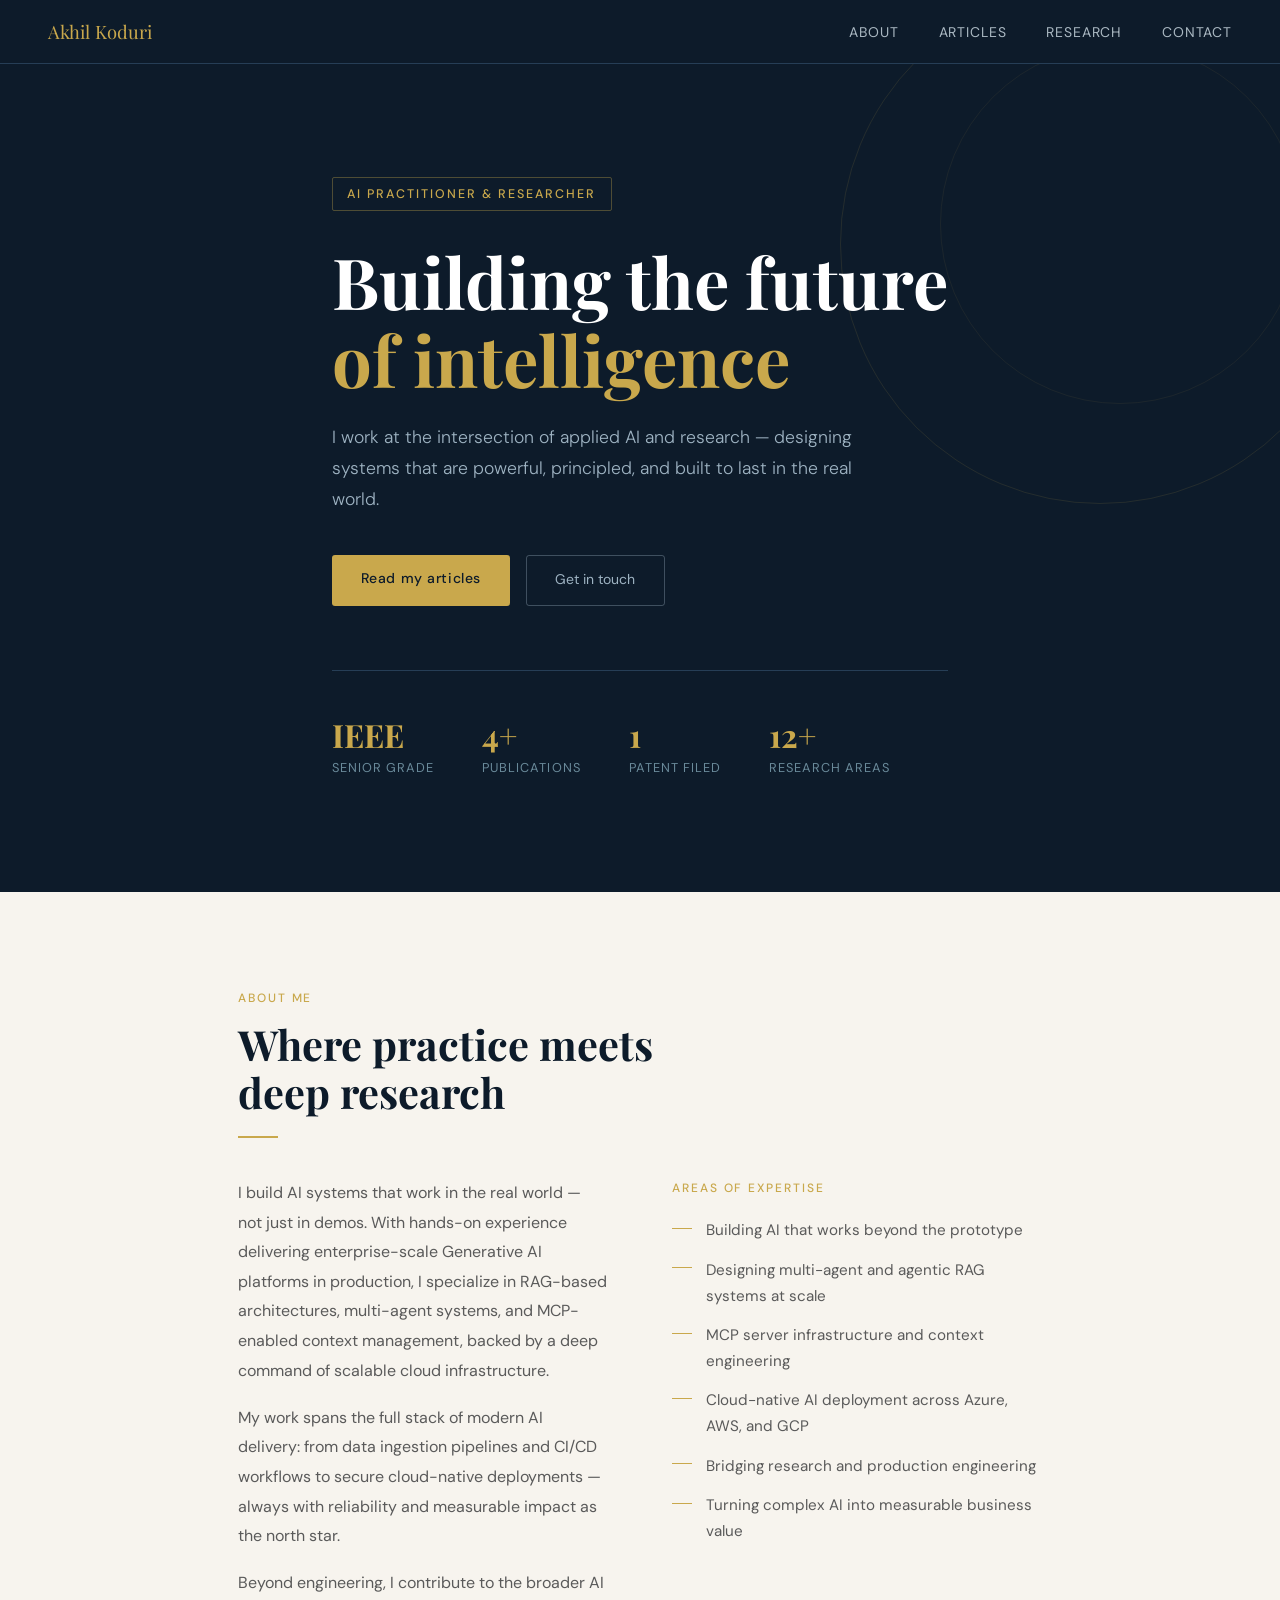
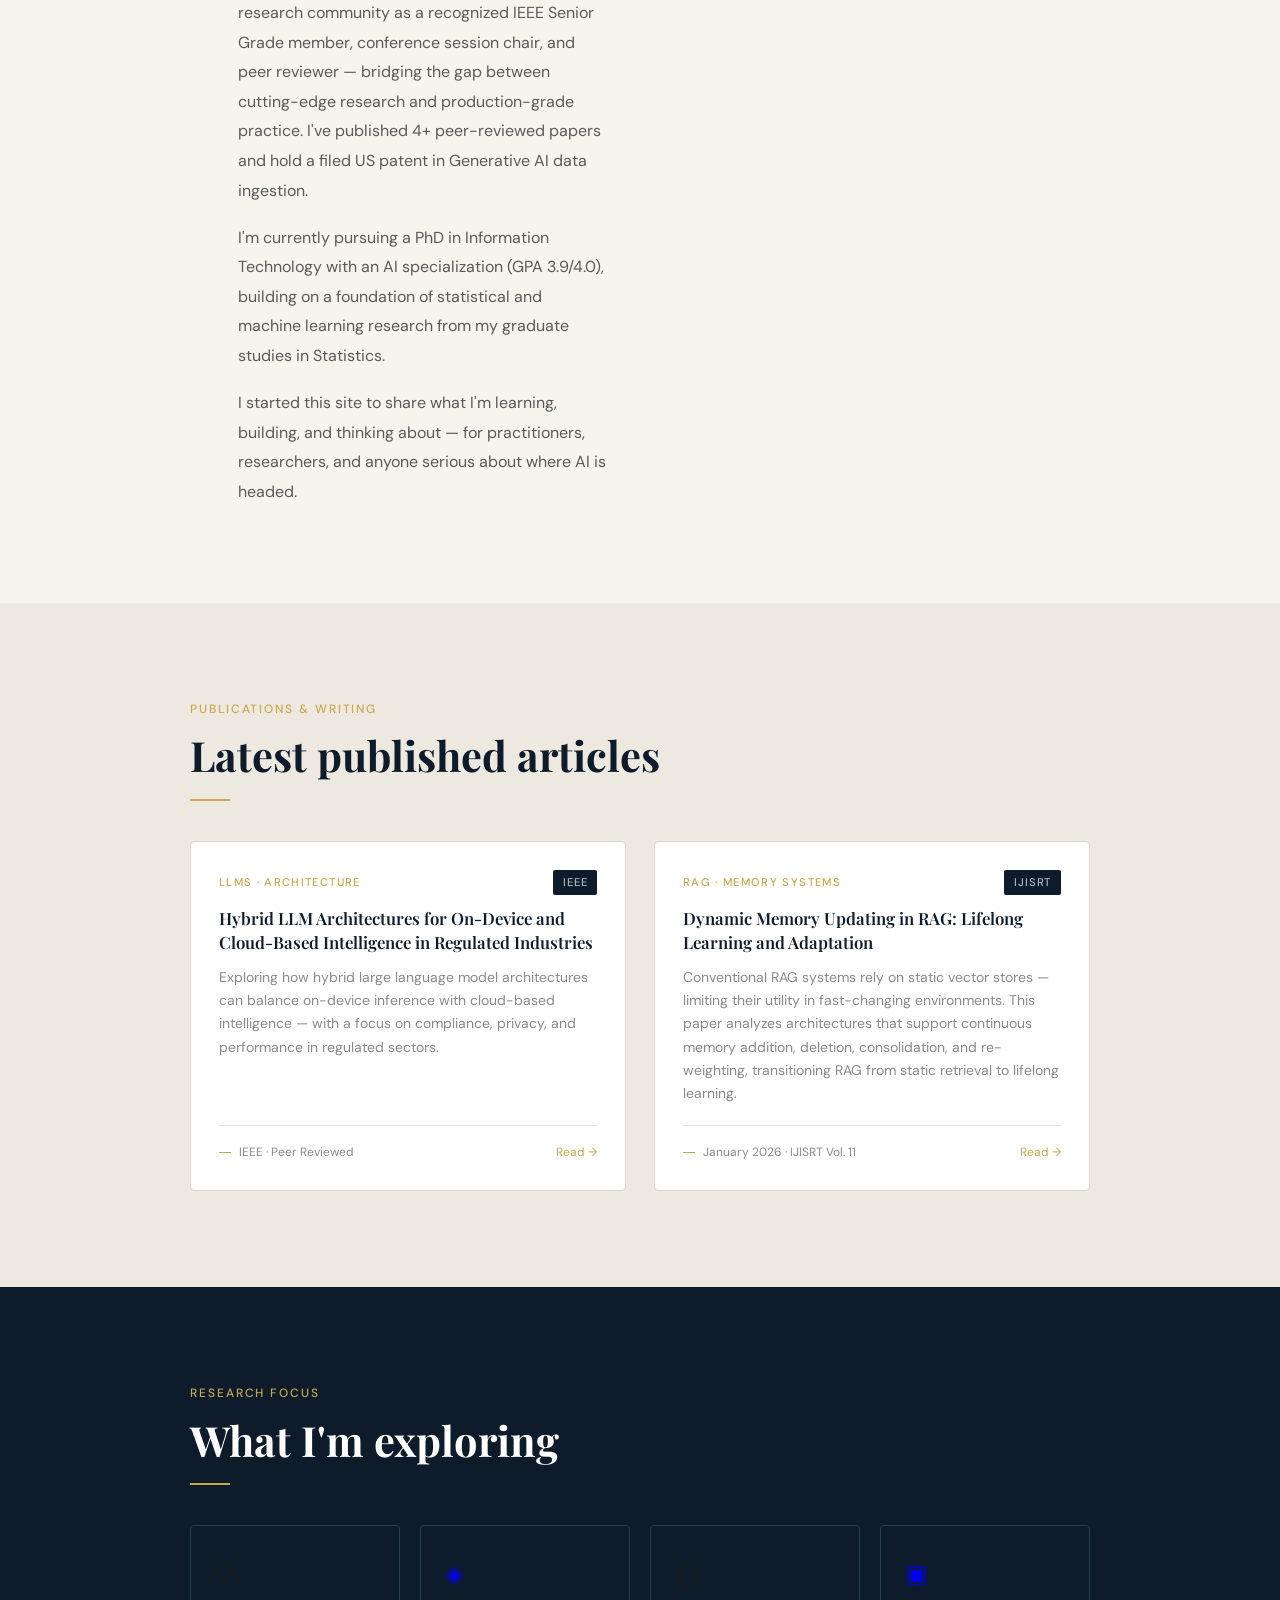
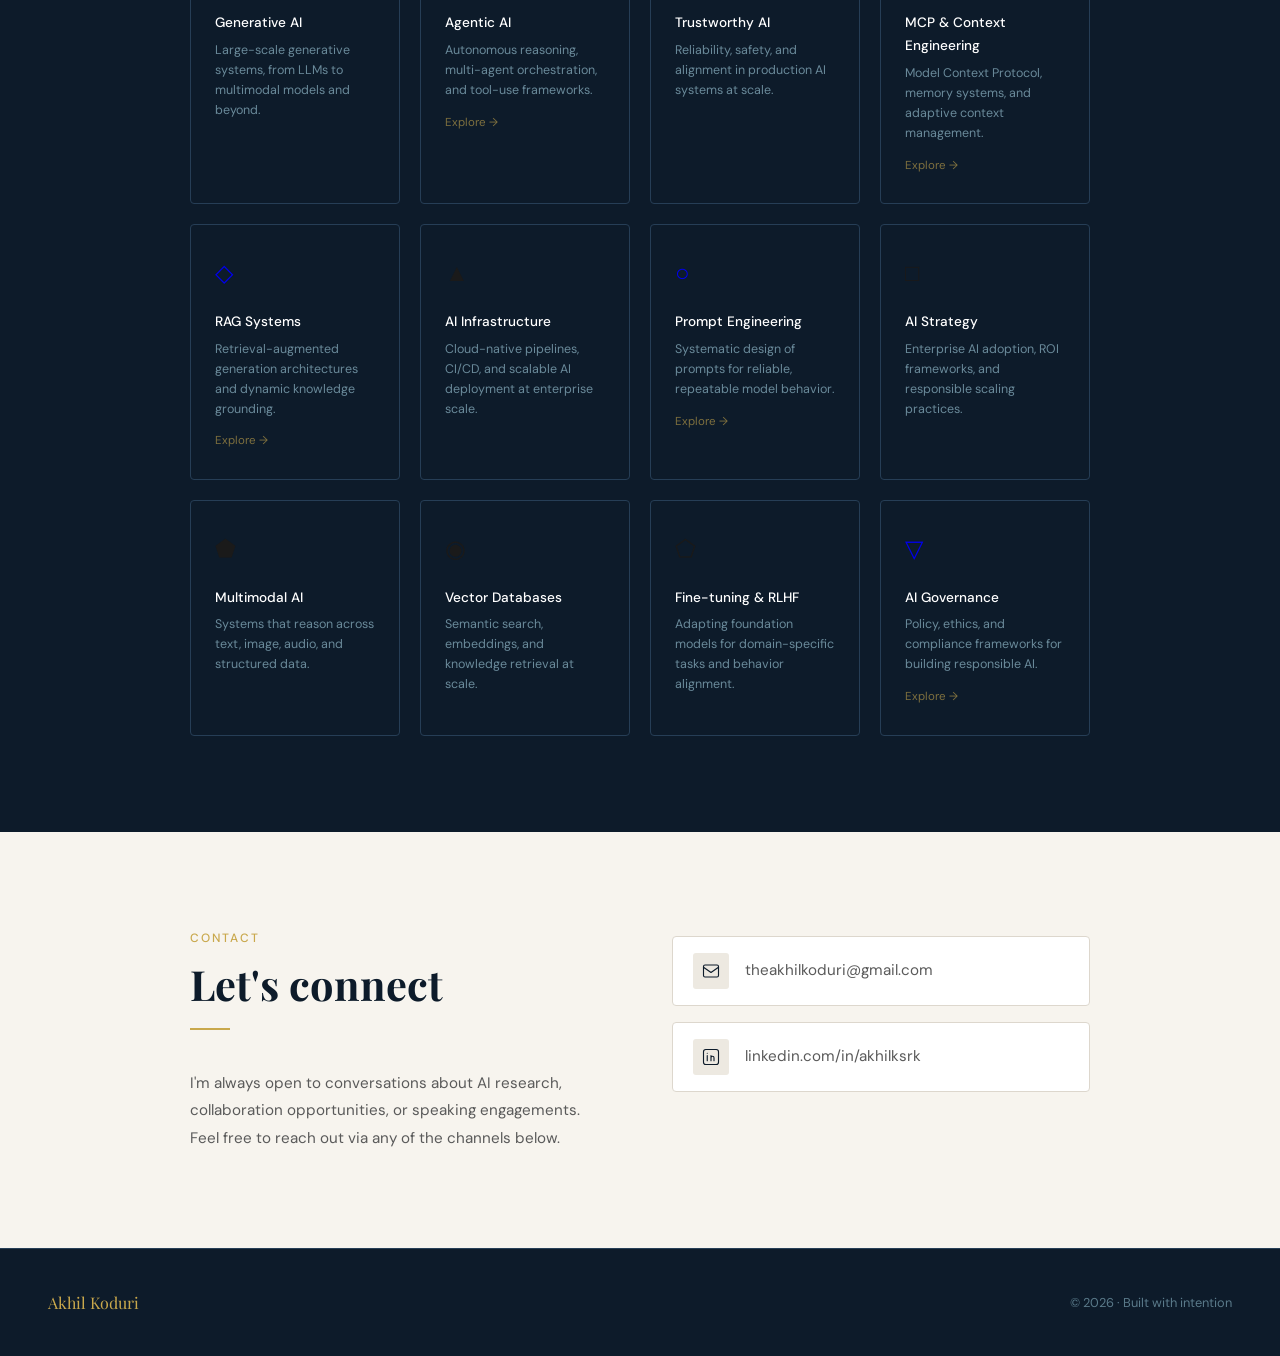
==== commit 997123ae: "Add explorations section, resume points, and UI polish - Add explorations/ folder with topic pages (" ====
--- a/index.html
+++ b/index.html
@@ -56,7 +56,7 @@
   <section id="articles" class="articles-section">
     <div class="articles-inner">
       <p class="section-tag">Publications &amp; Writing</p>
-      <h2 class="section-title">Latest articles</h2>
+      <h2 class="section-title">Latest published articles</h2>
       <div class="section-rule"></div>
       <div class="article-grid" id="article-grid"></div>
     </div>
--- a/style.css
+++ b/style.css
@@ -315,9 +315,18 @@
 
 .interest-tile:hover { border-color: rgba(201,168,76,0.4); background: var(--navy-mid); }
 
+.interest-tile--link {
+  text-decoration: none;
+  display: block;
+  cursor: pointer;
+}
+.interest-tile--link:hover { border-color: var(--gold); background: var(--navy-mid); }
+.interest-tile--link:hover .tile-explore { opacity: 1; }
+
 .tile-icon { font-size: 1.5rem; margin-bottom: 1rem; display: block; }
 .tile-title { font-size: 0.85rem; font-weight: 500; color: var(--white); margin-bottom: 0.4rem; }
 .tile-desc { font-size: 0.78rem; color: #6a8a9a; line-height: 1.6; }
+.tile-explore { display: block; font-size: 0.72rem; color: var(--gold); margin-top: 0.75rem; opacity: 0.6; transition: opacity 0.2s; }
 
 /* ── CONTACT ── */
 .contact-section { background: var(--cream); padding: 6rem 3rem; }
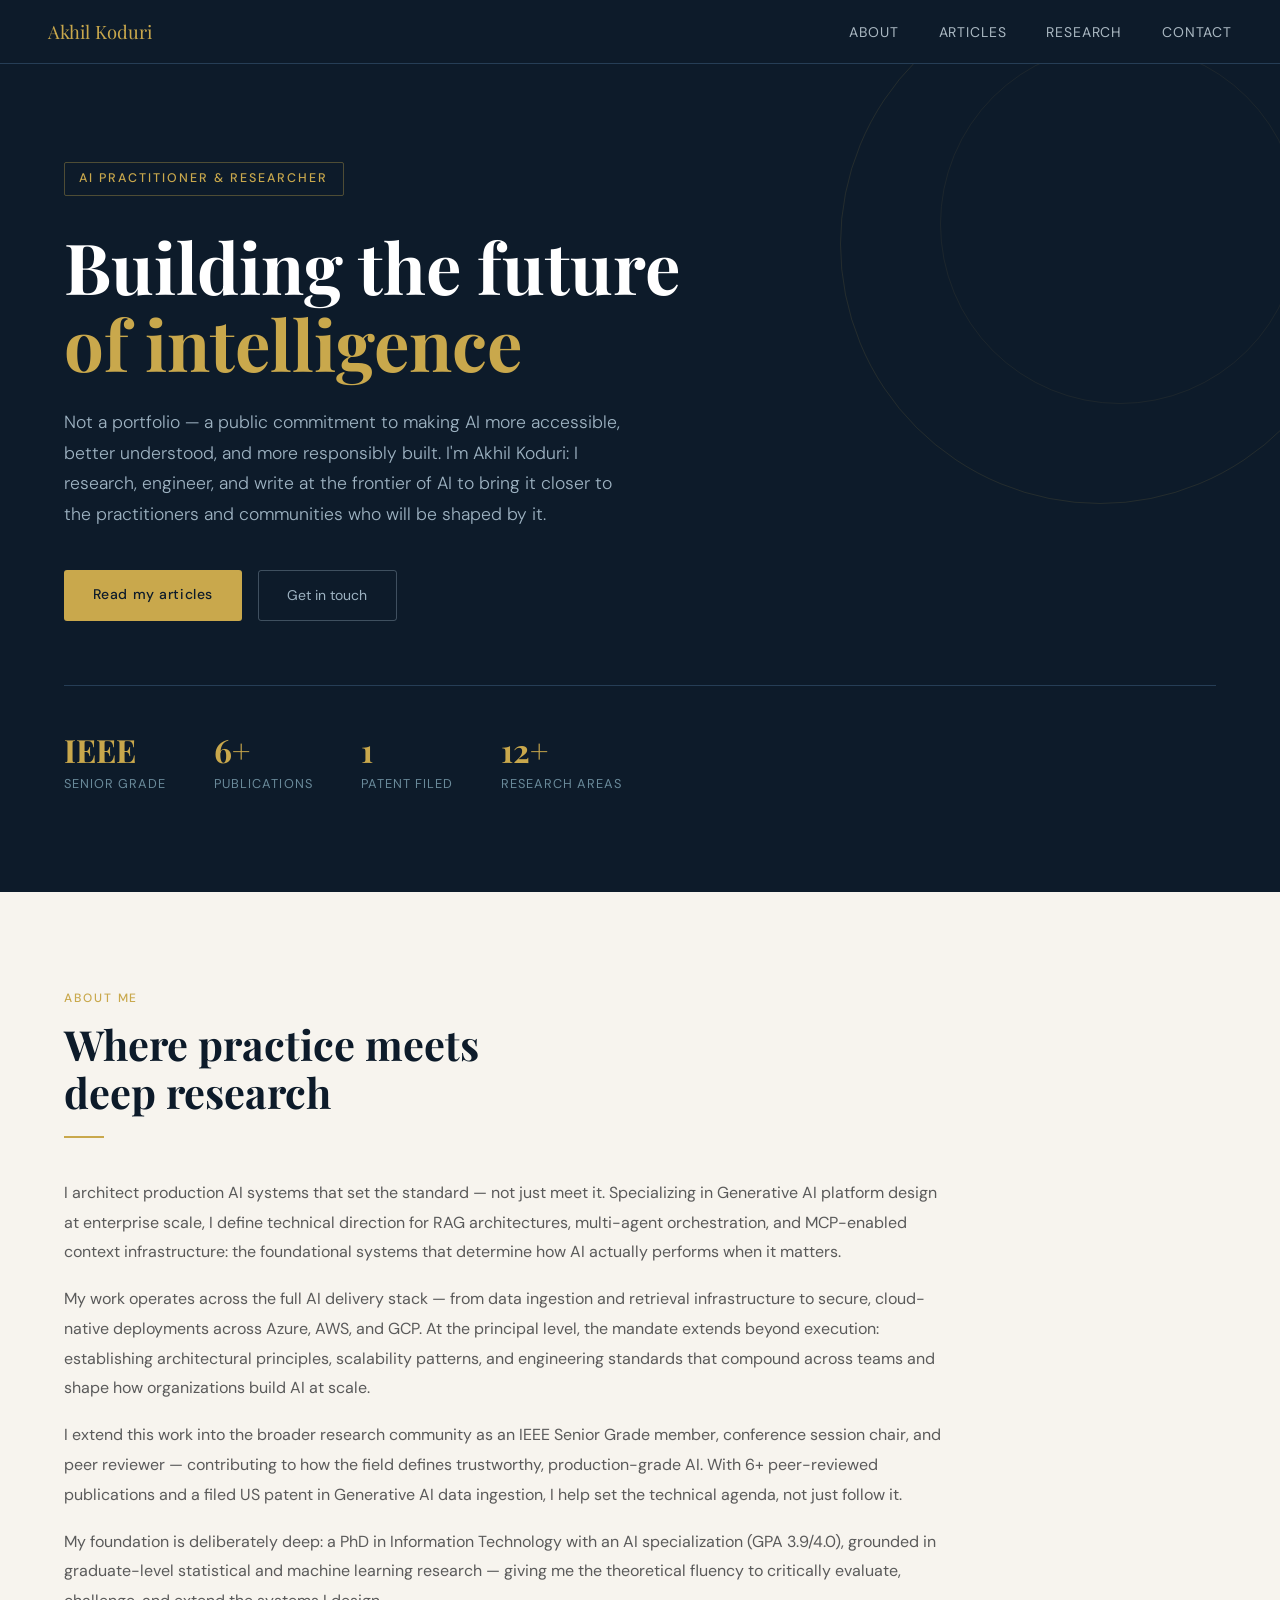
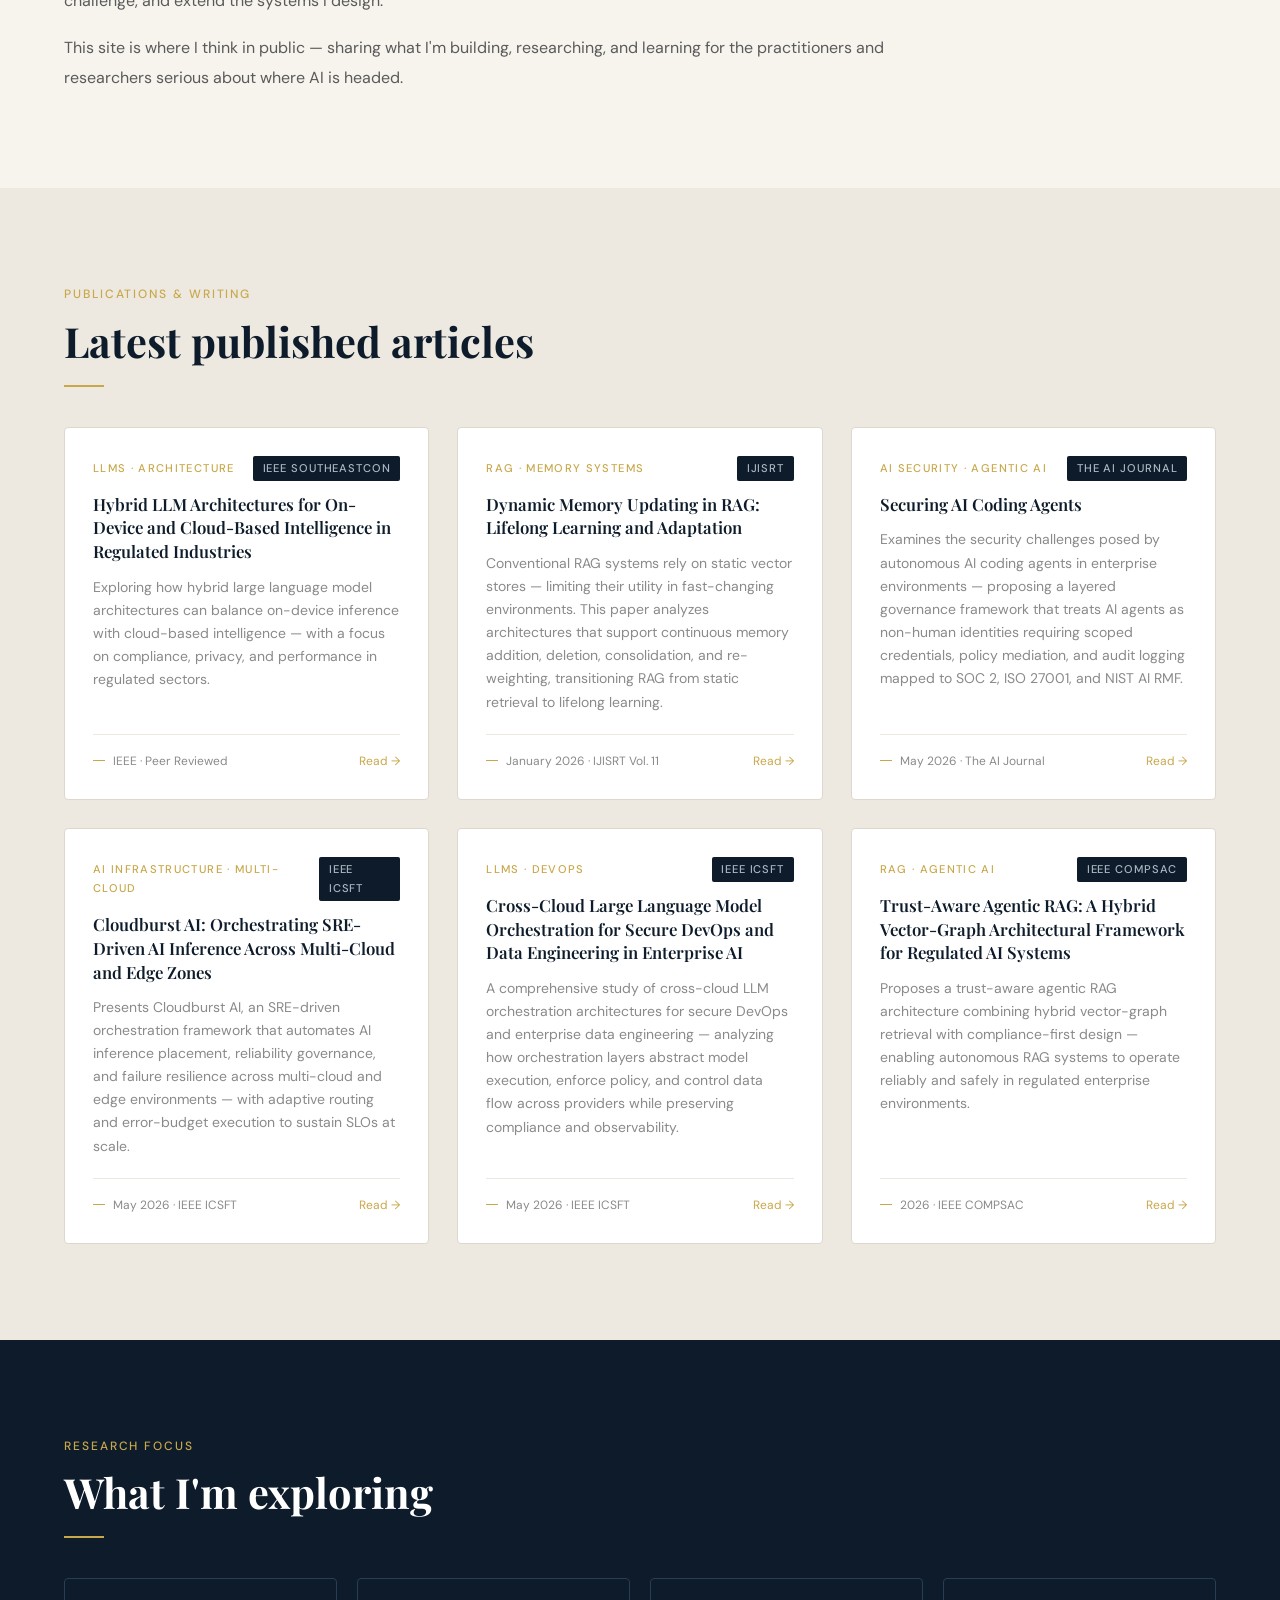
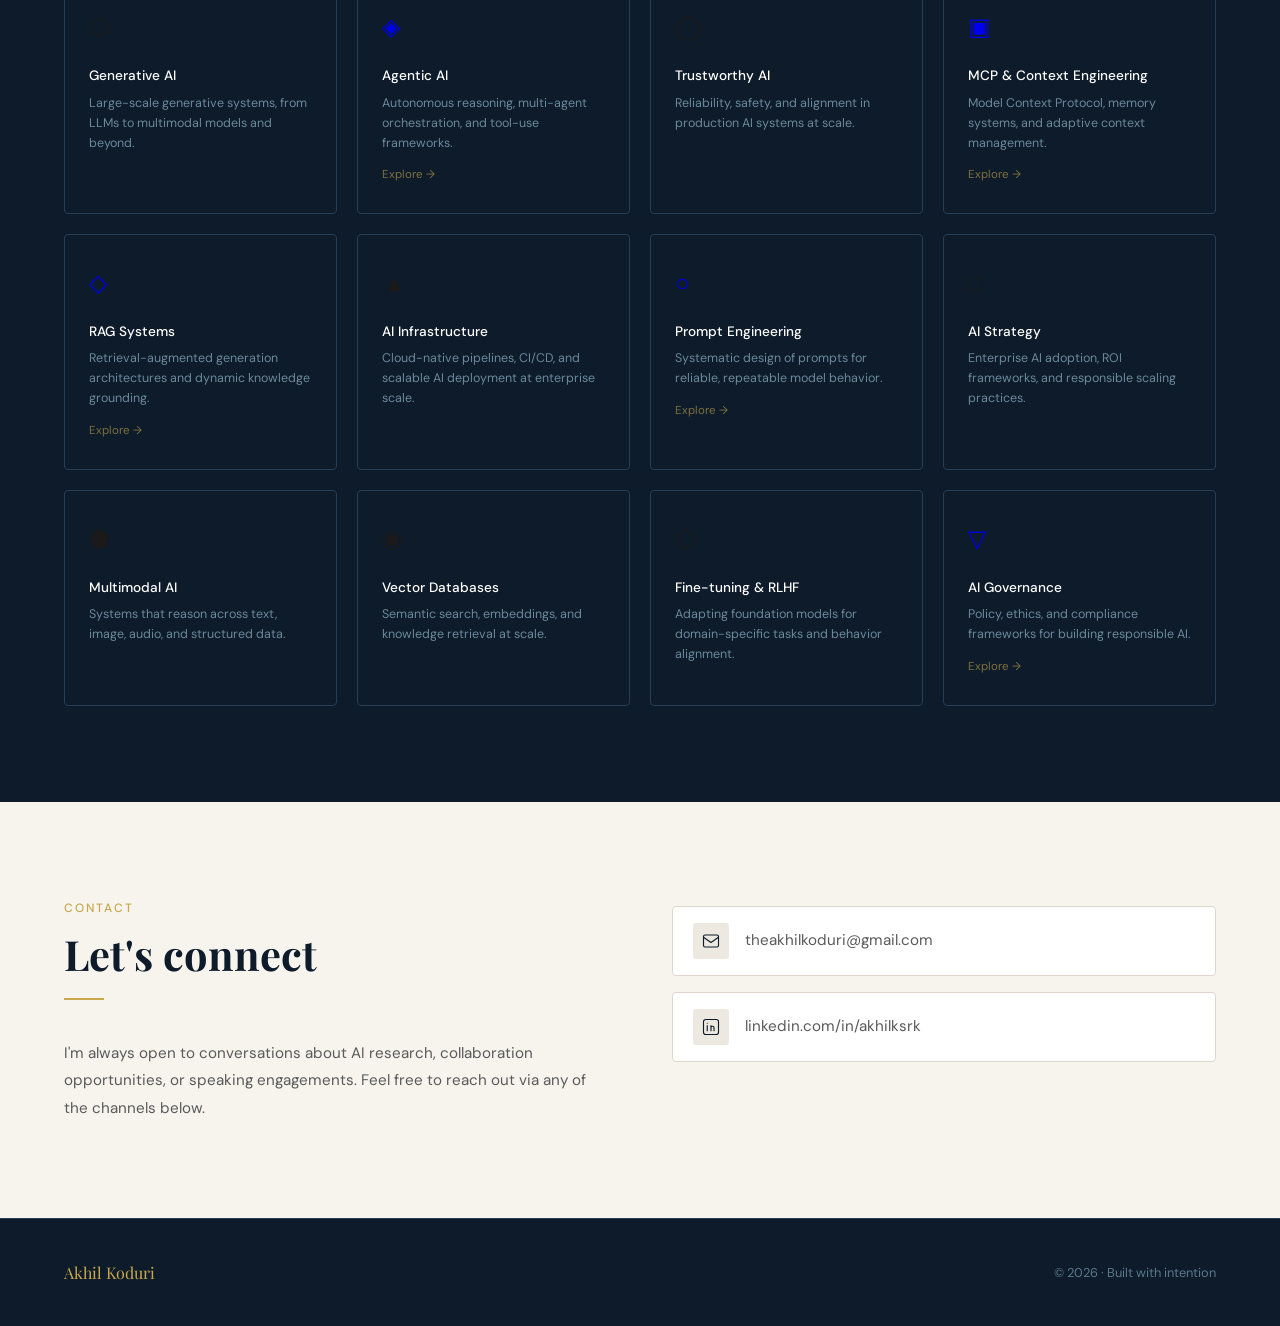
==== commit 9af26bd1: "Remove expertise list from About, let bio run full width The research tiles section already covers t" ====
--- a/index.html
+++ b/index.html
@@ -42,13 +42,7 @@
       <p class="section-tag">About me</p>
       <h2 class="section-title">Where practice meets<br/>deep research</h2>
       <div class="section-rule"></div>
-      <div class="about-grid">
-        <div class="about-body" id="about-bio"></div>
-        <div>
-          <p class="section-tag" style="margin-bottom: 1.25rem;">Areas of expertise</p>
-          <ul class="expertise-list" id="expertise-list"></ul>
-        </div>
-      </div>
+      <div class="about-body" id="about-bio"></div>
     </div>
   </section>
 
--- a/style.css
+++ b/style.css
@@ -93,9 +93,8 @@
 }
 
 .hero-inner {
-  max-width: 900px;
-  margin: 0 auto;
-  padding: 6rem 3rem;
+  width: 100%;
+  padding: 6rem clamp(3rem, 5vw, 7rem);
   position: relative;
   z-index: 1;
 }
@@ -190,7 +189,7 @@
 }
 
 /* ── SHARED SECTION ── */
-.section { padding: 6rem 3rem; max-width: 900px; margin: 0 auto; }
+.section { padding: 6rem clamp(3rem, 5vw, 7rem); width: 100%; }
 
 .section-tag {
   font-size: 0.75rem;
@@ -215,35 +214,13 @@
 /* ── ABOUT ── */
 #about { background: var(--cream); }
 
-.about-grid { display: grid; grid-template-columns: 1fr 1fr; gap: 4rem; align-items: start; }
-
-.about-body { font-size: 1rem; color: var(--text-muted); line-height: 1.85; }
+.about-body { font-size: 1rem; color: var(--text-muted); line-height: 1.85; max-width: 80ch; }
 .about-body p + p { margin-top: 1.1rem; }
 
-.expertise-list { list-style: none; display: flex; flex-direction: column; gap: 0.85rem; }
-
-.expertise-list li {
-  display: flex;
-  align-items: flex-start;
-  gap: 0.9rem;
-  font-size: 0.95rem;
-  color: var(--text-muted);
-}
-
-.expertise-list li::before {
-  content: '';
-  display: inline-block;
-  width: 20px;
-  height: 1px;
-  background: var(--gold);
-  margin-top: 0.6rem;
-  flex-shrink: 0;
-}
-
 /* ── ARTICLES ── */
-.articles-section { background: var(--cream-dark); padding: 6rem 3rem; }
-.articles-inner { max-width: 900px; margin: 0 auto; }
-.article-grid { display: grid; grid-template-columns: repeat(2, 1fr); gap: 1.75rem; }
+.articles-section { background: var(--cream-dark); padding: 6rem clamp(3rem, 5vw, 7rem); }
+.articles-inner { width: 100%; }
+.article-grid { display: grid; grid-template-columns: repeat(3, 1fr); gap: 1.75rem; }
 
 .article-card {
   background: var(--white);
@@ -300,8 +277,8 @@
 .article-read-more { font-size: 0.75rem; color: var(--gold); margin-left: auto; }
 
 /* ── RESEARCH ── */
-.interests-section { background: var(--navy); padding: 6rem 3rem; }
-.interests-inner { max-width: 900px; margin: 0 auto; }
+.interests-section { background: var(--navy); padding: 6rem clamp(3rem, 5vw, 7rem); }
+.interests-inner { width: 100%; }
 .interests-inner .section-title { color: var(--white); }
 
 .interest-tiles { display: grid; grid-template-columns: repeat(4, 1fr); gap: 1.25rem; }
@@ -329,11 +306,10 @@
 .tile-explore { display: block; font-size: 0.72rem; color: var(--gold); margin-top: 0.75rem; opacity: 0.6; transition: opacity 0.2s; }
 
 /* ── CONTACT ── */
-.contact-section { background: var(--cream); padding: 6rem 3rem; }
+.contact-section { background: var(--cream); padding: 6rem clamp(3rem, 5vw, 7rem); }
 
 .contact-inner {
-  max-width: 900px;
-  margin: 0 auto;
+  width: 100%;
   display: grid;
   grid-template-columns: 1fr 1fr;
   gap: 4rem;
@@ -383,7 +359,7 @@
 /* ── FOOTER ── */
 footer {
   background: var(--navy);
-  padding: 2.5rem 3rem;
+  padding: 2.5rem clamp(3rem, 5vw, 7rem);
   display: flex;
   align-items: center;
   justify-content: space-between;
@@ -394,14 +370,18 @@
 .footer-copy { font-size: 0.8rem; color: #5a7a8a; }
 
 /* ── RESPONSIVE ── */
+@media (max-width: 1024px) {
+  .article-grid { grid-template-columns: repeat(2, 1fr); }
+  .interest-tiles { grid-template-columns: repeat(3, 1fr); }
+}
+
 @media (max-width: 768px) {
   nav { padding: 0 1.5rem; }
   .nav-links { gap: 1.5rem; }
   .hero-inner { padding: 4rem 1.5rem; }
   .hero-stats { flex-wrap: wrap; gap: 2rem; }
   .section { padding: 4rem 1.5rem; }
-  .about-grid { grid-template-columns: 1fr; gap: 2.5rem; }
-  .article-grid { grid-template-columns: 1fr; }
+.article-grid { grid-template-columns: 1fr; }
   .interest-tiles { grid-template-columns: repeat(2, 1fr); }
   .articles-section, .interests-section, .contact-section { padding: 4rem 1.5rem; }
   .contact-inner { grid-template-columns: 1fr; gap: 2.5rem; }
